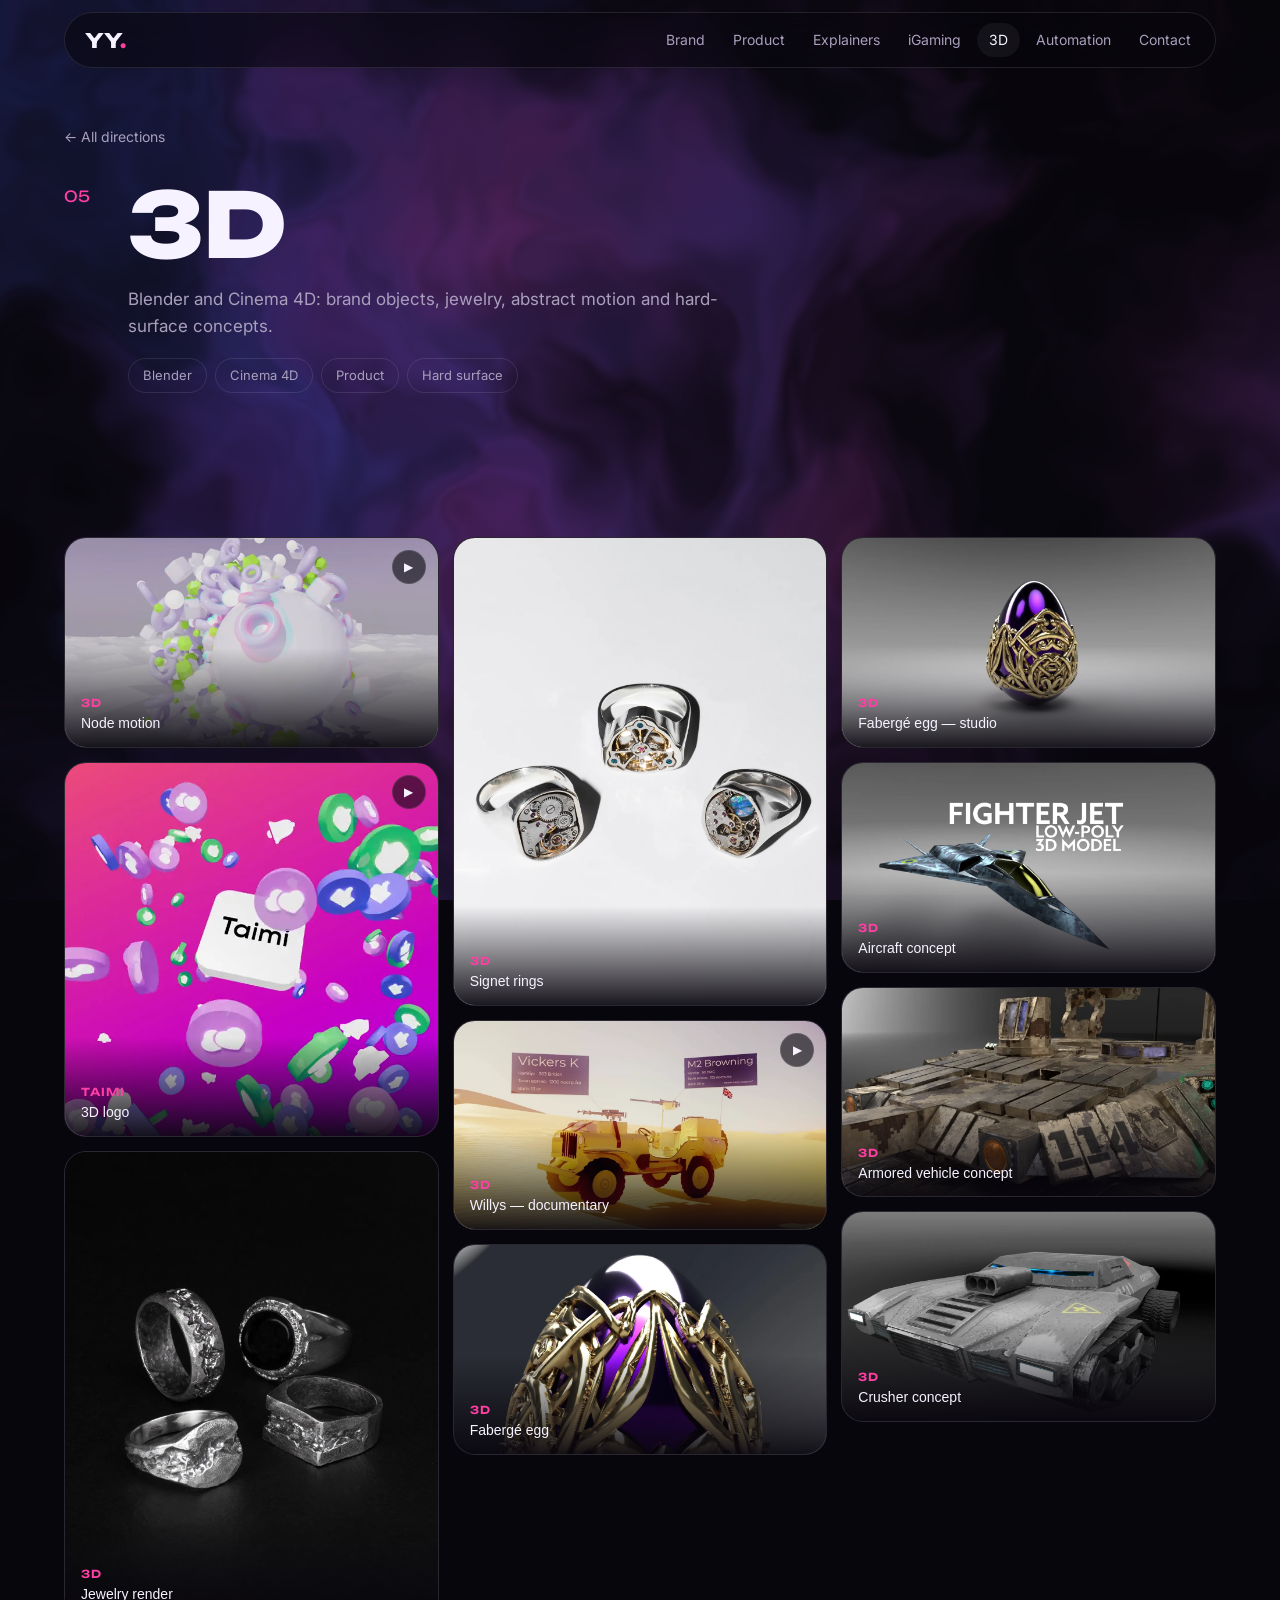
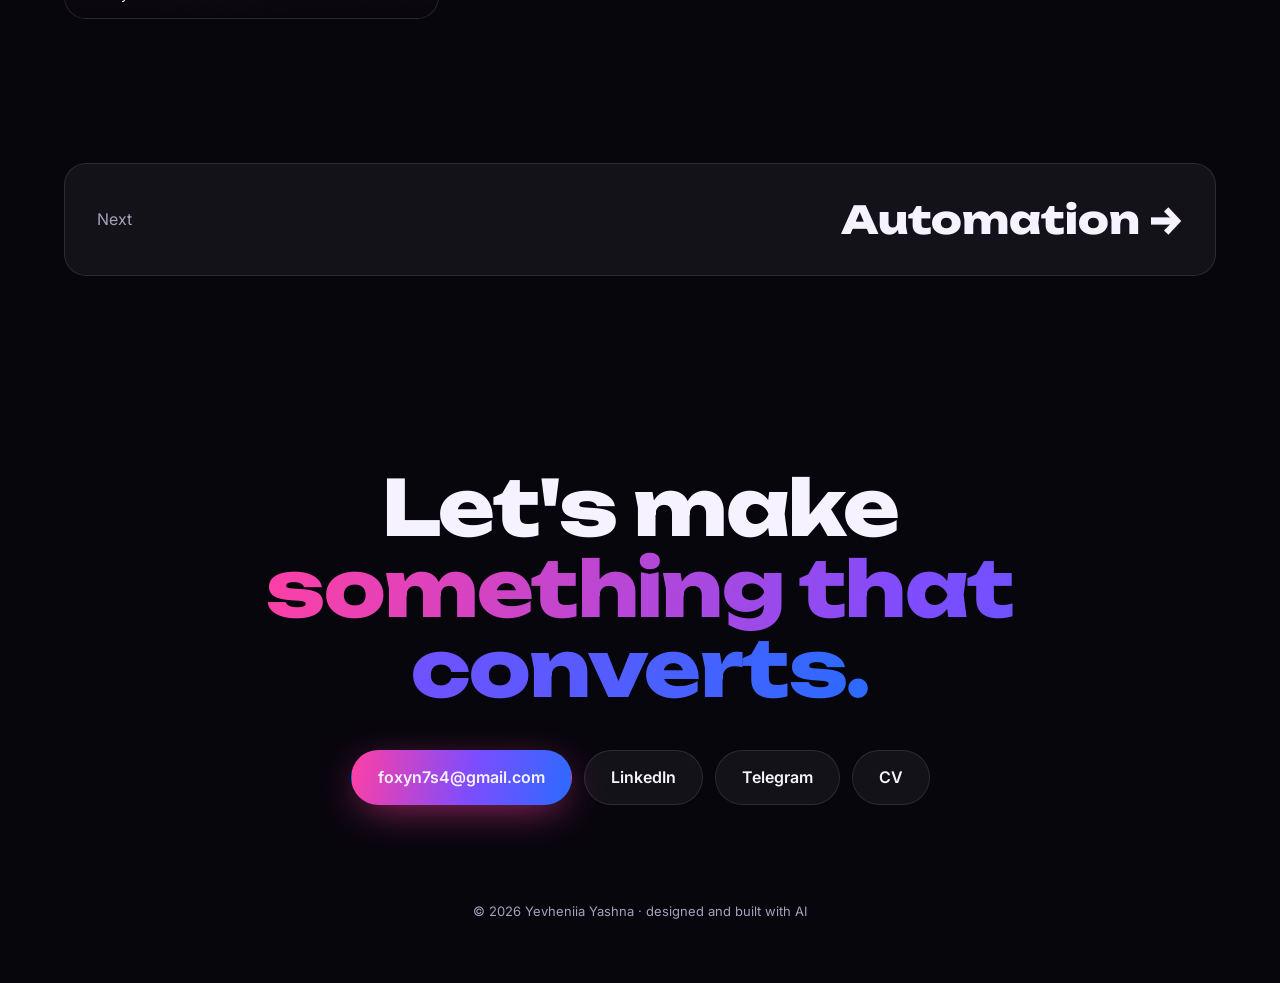
==== 3d.html @ 2a940bdc "Phone layout: work captions under the media on every page Co-Authored-By: Claude Opus 5.5 <noreply@a" ====
<!doctype html>
<html lang="en">
<head>
<meta charset="utf-8">
<meta name="viewport" content="width=device-width, initial-scale=1">
<title>3D — Yevheniia Yashna</title>
<meta name="description" content="3D: motion design work by Yevheniia Yashna.">
<meta property="og:title" content="3D — Yevheniia Yashna">
<meta property="og:description" content="3D: motion design work by Yevheniia Yashna.">
<meta property="og:image" content="https://foxyn7s4.github.io/media/og_home.jpg">
<meta property="og:image:width" content="1200">
<meta property="og:image:height" content="627">
<meta name="twitter:card" content="summary_large_image">
<meta property="og:type" content="website">
<link rel="icon" href="favicon.ico?v=2" sizes="any">
<link rel="icon" type="image/png" sizes="32x32" href="favicon-32.png?v=2">
<link rel="apple-touch-icon" href="apple-touch-icon.png?v=2">
<meta name="theme-color" content="#08060d">
<link rel="preconnect" href="https://fonts.googleapis.com">
<link rel="preconnect" href="https://fonts.gstatic.com" crossorigin>
<link href="https://fonts.googleapis.com/css2?family=Unbounded:wght@400;600;800&family=Inter:wght@400;500;600&display=swap" rel="stylesheet">
<link rel="stylesheet" href="style.css?v=dc9f1712">
</head>
<body data-page="3d">
<div class="bg" aria-hidden="true"><i></i><i></i><i></i></div>
<header class="nav"><a class="logo" href="./">YY<span>.</span></a><nav id="nav-links"></nav></header>
<main id="top">

  <section class="section page-head" id="page-head"></section>
  <section class="section"><div class="grid" id="works"></div></section>
  <nav class="section next" id="next"></nav>
</main>
<footer id="contact" class="contact">
  <h2>Let's make<br><em>something that converts.</em></h2>
  <div class="cta">
    <a class="btn primary" href="mailto:foxyn7s4@gmail.com">foxyn7s4@gmail.com</a>
    <a class="btn" href="https://www.linkedin.com/in/foxyns/" target="_blank" rel="noopener">LinkedIn</a>
    <a class="btn" href="https://t.me/NYNS777" target="_blank" rel="noopener">Telegram</a>
    <a class="btn" href="cv.pdf" download="Yevheniia_Yashna_CV.pdf">CV</a>
  </div>
  <p class="foot">© 2026 Yevheniia Yashna · designed and built with AI</p>
</footer>
<dialog id="player"><button class="close" aria-label="Close">×</button><div class="media"></div><div class="case"></div></dialog>
<script src="works.js?v=5ff25d37"></script>
<script src="main.js?v=5bfccbee"></script>
<script src="bg.js?v=5798f34a"></script>
</body>
</html>
---- style.css ----
:root {
  --bg: #08060d;
  --surface: rgba(255, 255, 255, .05);
  --line: rgba(255, 255, 255, .1);
  --text: #f6f2ff;
  --muted: #a99fbd;
  --pink: #ff3fa4;
  --violet: #7c4dff;
  --blue: #2b6bff;
  --grad: linear-gradient(100deg, var(--pink), var(--violet) 55%, var(--blue));
  --radius: 22px;
  --pad: clamp(16px, 5vw, 72px);
}

* { box-sizing: border-box; }
html { scroll-behavior: smooth; }
body {
  margin: 0; background: var(--bg); color: var(--text);
  font: 16px/1.6 Inter, system-ui, sans-serif; overflow-x: hidden;
}
a { color: inherit; }
h1, h2, h3 { font-family: Unbounded, Inter, sans-serif; line-height: 1.05; margin: 0; letter-spacing: -.02em; }
em { font-style: normal; background: var(--grad); -webkit-background-clip: text; background-clip: text; color: transparent; }

/* Ambient gradient blobs + grain */
.bg { position: fixed; inset: 0; z-index: -1; overflow: hidden; }
.bg i { position: absolute; width: 60vmax; height: 60vmax; border-radius: 50%; filter: blur(120px); opacity: .35; animation: drift 24s ease-in-out infinite alternate; }
.bg i:nth-child(1) { background: var(--pink); top: -25vmax; left: -15vmax; }
.bg i:nth-child(2) { background: var(--violet); top: 20vh; right: -25vmax; animation-delay: -8s; }
.bg i:nth-child(3) { background: var(--blue); bottom: -30vmax; left: 20vw; opacity: .25; animation-delay: -16s; }
.bg::after {
  content: ""; position: absolute; inset: 0; opacity: .08; mix-blend-mode: overlay;
  background-image: url("data:image/svg+xml,%3Csvg xmlns='http://www.w3.org/2000/svg' width='160' height='160'%3E%3Cfilter id='n'%3E%3CfeTurbulence type='fractalNoise' baseFrequency='.9' numOctaves='3'/%3E%3C/filter%3E%3Crect width='100%25' height='100%25' filter='url(%23n)'/%3E%3C/svg%3E");
}
@keyframes drift { to { transform: translate(8vw, 6vh) scale(1.15); } }
.bgfx { position: absolute; inset: 0; width: 100%; height: 100%; display: block; }
.bg[data-fx="liquid"] i { display: none; }
/* Calm variants: no moving shapes, only light and texture */
.bg[data-fx="clean"] i, .bg[data-fx="spot"] i, .bg[data-fx="grid"] i, .bg[data-fx="grain"] i, .bg[data-fx="fade"] i { display: none; }
.bg[data-fx="clean"], .bg[data-fx="spot"], .bg[data-fx="grid"] { background: radial-gradient(90vw 55vh at 50% -12%, rgba(124, 77, 255, .16), transparent 70%); }
.bg[data-fx="spot"]::before { content: ""; position: absolute; inset: 0; background: radial-gradient(520px circle at var(--mx, 50%) var(--my, -30%), rgba(255, 63, 164, .07), transparent 70%); }
.bg[data-fx="grid"]::before {
  content: ""; position: absolute; inset: 0;
  background-image: linear-gradient(rgba(255, 255, 255, .035) 1px, transparent 1px), linear-gradient(90deg, rgba(255, 255, 255, .035) 1px, transparent 1px);
  background-size: 64px 64px;
  -webkit-mask-image: radial-gradient(ellipse 70% 60% at 50% 20%, #000 25%, transparent 75%); mask-image: radial-gradient(ellipse 70% 60% at 50% 20%, #000 25%, transparent 75%);
}
.bg[data-fx="grain"] { background: radial-gradient(70vw 45vh at 15% -5%, rgba(255, 63, 164, .07), transparent 70%), radial-gradient(70vw 45vh at 90% 5%, rgba(43, 107, 255, .07), transparent 70%); }
.bg[data-fx="grain"]::after { opacity: .16; }
.bg[data-fx="calm"] i { opacity: .13; filter: blur(150px) saturate(.6); animation-duration: 48s; }
.bg[data-fx="fade"] { background: linear-gradient(180deg, #1a1030 0%, #0e0a19 40%, #08060d 100%); }

/* Nav */
.nav {
  position: sticky; top: 12px; z-index: 20; margin: 12px var(--pad) 0;
  display: flex; justify-content: space-between; align-items: center; gap: 16px;
  padding: 10px 12px 10px 20px; border: 1px solid var(--line); border-radius: 999px;
  background: rgba(8, 6, 13, .55); backdrop-filter: blur(16px);
}
.logo { font: 800 20px Unbounded; text-decoration: none; }
.logo span { color: var(--pink); }
.nav nav { display: flex; gap: 4px; overflow-x: auto; scrollbar-width: none; }
.nav nav a { text-decoration: none; color: var(--muted); font-size: 14px; padding: 6px 12px; border-radius: 999px; white-space: nowrap; }
.nav nav a:hover { color: var(--text); background: var(--surface); }

/* Hero */
.hero {
  display: grid; grid-template-columns: 1.15fr 1fr; gap: 40px; align-items: center;
  min-height: calc(100vh - 80px); padding: 40px var(--pad); max-width: 1360px; margin: 0 auto;
}
.dot { width: 8px; height: 8px; border-radius: 50%; background: #3ef08a; box-shadow: 0 0 12px #3ef08a; }
.me-row { display: flex; align-items: center; gap: 18px; margin: 0 0 28px; }
.me-row .me { width: 96px; height: 96px; border-radius: 50%; object-fit: cover; padding: 3px; background: var(--grad); flex: none; }
.me-row strong { display: block; font-size: 19px; font-weight: 600; color: var(--text); }
.me-row .avail { display: inline-flex; align-items: center; gap: 8px; margin-top: 6px; font-size: 14px; color: var(--muted); }
h1 { font-size: clamp(48px, 8.5vw, 128px); font-weight: 800; }
.lead { font-size: clamp(16px, 1.4vw, 19px); color: var(--muted); max-width: 520px; margin: 28px 0 0; }
.lead b { color: var(--text); font-weight: 600; }

.hero-fan {
  position: relative; height: min(640px, 70vh);
  transform: perspective(1400px) rotateX(var(--rx, 0deg)) rotateY(var(--ry, 0deg)); transition: transform .4s ease-out;
}
.hero-fan video {
  position: absolute; top: 50%; left: 50%; width: 42%; aspect-ratio: 9 / 16; object-fit: cover;
  border-radius: var(--radius); border: 1px solid var(--line);
  box-shadow: 0 40px 80px -30px rgba(0, 0, 0, .8);
  transition: transform .6s cubic-bezier(.2, .8, .2, 1), opacity .4s, filter .4s, box-shadow .4s;
}
.hero-fan video:nth-child(1) { transform: translate(-115%, -46%) rotate(-9deg); opacity: .85; }
.hero-fan video:nth-child(2) { transform: translate(-50%, -52%); z-index: 2; box-shadow: 0 40px 120px -20px rgba(255, 63, 164, .55); }
.hero-fan video:nth-child(3) { transform: translate(15%, -46%) rotate(9deg); opacity: .85; }
/* Mouse over the fan: the cards spread out and the one under the cursor comes forward */
@media (hover: hover) and (pointer: fine) {
  .hero-fan:hover video:nth-child(1) { transform: translate(-135%, -44%) rotate(-15deg); }
  .hero-fan:hover video:nth-child(2) { transform: translate(-50%, -55%) scale(1.04); }
  .hero-fan:hover video:nth-child(3) { transform: translate(35%, -44%) rotate(15deg); }
  .hero-fan video:hover { z-index: 3; opacity: 1; box-shadow: 0 40px 120px -20px rgba(124, 77, 255, .65); }
  .hero-fan video:nth-child(1):hover { transform: translate(-125%, -52%) rotate(-5deg) scale(1.1); }
  .hero-fan video:nth-child(2):hover { transform: translate(-50%, -57%) scale(1.1); box-shadow: 0 40px 120px -20px rgba(255, 63, 164, .75); }
  .hero-fan video:nth-child(3):hover { transform: translate(25%, -52%) rotate(5deg) scale(1.1); }
  .hero-fan:has(video:hover) video:not(:hover) { opacity: .55; filter: saturate(.7) brightness(.8); }
}

.cta { display: flex; flex-wrap: wrap; gap: 12px; margin-top: 36px; }
.btn {
  padding: 14px 26px; border-radius: 999px; text-decoration: none; font-weight: 600;
  border: 1px solid var(--line); background: var(--surface); transition: transform .2s, box-shadow .2s;
}
.btn:hover { transform: translateY(-2px); }
.btn.primary { background: var(--grad); border-color: transparent; box-shadow: 0 10px 40px -10px rgba(255, 63, 164, .7); }

/* Marquee */
.marquee { border-block: 1px solid var(--line); overflow: hidden; padding: 22px 0; margin: 20px 0 40px; }
.track { display: flex; gap: 64px; width: max-content; animation: scroll 30s linear infinite; }
.track span { font: 600 clamp(20px, 2.4vw, 32px) Unbounded; color: transparent; -webkit-text-stroke: 1px rgba(255, 255, 255, .35); white-space: nowrap; }
@keyframes scroll { to { transform: translateX(-50%); } }

/* Sections */
.section { padding: 72px var(--pad); max-width: 1360px; margin: 0 auto; opacity: 0; transform: translateY(30px); transition: opacity .8s, transform .8s; }
.section.in, .contact.in { opacity: 1; transform: none; }
.sec-head { display: flex; gap: clamp(16px, 3vw, 40px); align-items: flex-start; margin-bottom: 36px; }
.num { font: 400 clamp(14px, 1.2vw, 16px) Unbounded; color: var(--pink); padding-top: .6em; }
h2 { font-size: clamp(32px, 5vw, 64px); font-weight: 800; }
.sec-lead { color: var(--muted); max-width: 640px; margin: 14px 0 0; font-size: 17px; }
.tags, .chips { list-style: none; padding: 0; margin: 18px 0 0; display: flex; flex-wrap: wrap; gap: 8px; }
.tags li, .chips li { padding: 6px 14px; border: 1px solid var(--line); border-radius: 999px; font-size: 13px; color: var(--muted); }

/* Work grid: masonry columns so mixed formats sit without gaps */
.grid { columns: 4 240px; column-gap: 14px; }
.grid.wide { columns: 3 300px; }
.grid.cols3 { columns: 3 260px; }
.grid > .card { width: 100%; margin: 0 0 14px; break-inside: avoid; display: block; }
.card {
  position: relative; padding: 0; border: 1px solid var(--line); cursor: pointer; text-align: left;
  border-radius: var(--radius); overflow: hidden; background: #120e1a; color: var(--text);
  transition: transform .35s, box-shadow .35s, border-color .35s;
}
.card.v { aspect-ratio: 9 / 16; }
.card.p { aspect-ratio: 4 / 5; }
.card.s { aspect-ratio: 1; }
.card.h { aspect-ratio: 16 / 9; }
.card:hover { transform: translateY(-4px); border-color: rgba(255, 63, 164, .5); box-shadow: 0 24px 60px -20px rgba(255, 63, 164, .45); }
.card video, .card img { width: 100%; height: 100%; object-fit: cover; display: block; transition: transform .6s; }
.card:hover video, .card:hover img { transform: scale(1.05); }
.label {
  position: absolute; inset: auto 0 0 0; padding: 48px 16px 14px;
  background: linear-gradient(transparent, rgba(8, 6, 13, .92)); font-size: 14px; line-height: 1.35;
}
.label b { display: block; font: 600 11px Unbounded; text-transform: uppercase; letter-spacing: .08em; color: var(--pink); margin-bottom: 4px; }
.play {
  position: absolute; top: 12px; right: 12px; width: 34px; height: 34px; border-radius: 50%;
  display: grid; place-items: center; font-size: 12px; background: rgba(8, 6, 13, .6); backdrop-filter: blur(8px);
  border: 1px solid var(--line);
}

/* Direction cards (home) */
.dirs { display: grid; grid-template-columns: repeat(3, 1fr); gap: 14px; }
.dir {
  position: relative; display: block; aspect-ratio: 4 / 5; border-radius: var(--radius); overflow: hidden;
  border: 1px solid var(--line); text-decoration: none; background: #120e1a; transition: transform .35s, border-color .35s;
}
.dir:hover { transform: translateY(-4px); border-color: rgba(255, 63, 164, .5); }
.dir video { width: 100%; height: 100%; object-fit: cover; display: block; opacity: .9; transition: opacity .4s, transform .6s; }
.dir:hover video { opacity: 1; transform: scale(1.05); }
.dir-body {
  position: absolute; inset: auto 0 0 0; padding: 60px 22px 22px; display: flex; flex-direction: column; gap: 6px;
  background: linear-gradient(transparent, rgba(8, 6, 13, .95));
}
.dir-body strong { font: 800 clamp(20px, 2.2vw, 30px) Unbounded; line-height: 1.1; }
.dir-body .num { padding: 0; }
.count { color: var(--muted); font-size: 14px; }
.dir-auto { background: #0c0a14; }
.tl { position: absolute; inset: 0; padding: 9% 7% 0; font-size: 13px; color: var(--muted); }
.tl-dots { display: flex; gap: 7px; margin-bottom: 7%; }
.tl-dots i { width: 9px; height: 9px; border-radius: 50%; background: #ff5f57; }
.tl-dots i:nth-child(2) { background: #febc2e; } .tl-dots i:nth-child(3) { background: #28c840; }
.tl-row { display: flex; align-items: center; gap: 10px; height: 8.5%; border-bottom: 1px solid rgba(255, 255, 255, .05); }
.tl-name { width: 28%; white-space: nowrap; overflow: hidden; }
.tl-track { position: relative; flex: 1; height: 11px; }
.tl-bar { position: absolute; top: 0; height: 11px; border-radius: 6px; background: var(--grad); opacity: .85; }
.tl .kf { position: absolute; top: 0; width: 10px; height: 10px; margin-left: -5px; background: #ffd84a; transform: rotate(45deg); }
.tl-head { position: absolute; left: 50%; top: 16%; height: 50%; width: 2px; background: var(--pink); box-shadow: 0 0 10px var(--pink); }
.dir-auto:hover .tl-head { animation: tl-play 3s linear infinite; }
@keyframes tl-play { from { left: 37%; } to { left: 93%; } }
.dir-auto .dir-body { inset: 0; justify-content: flex-end; background: none; }

/* Direction page header */
.page-head { padding-top: 56px; }
.back { color: var(--muted); text-decoration: none; font-size: 14px; }
.back:hover { color: var(--text); }
.ph-row { display: flex; gap: clamp(16px, 3vw, 40px); margin-top: 28px; }
.ph-title { font-size: clamp(40px, 7vw, 96px); font-weight: 800; }
.next a {
  display: flex; justify-content: space-between; align-items: center; gap: 16px; text-decoration: none;
  padding: 32px; border: 1px solid var(--line); border-radius: var(--radius); background: var(--surface);
}
.next a:hover { border-color: rgba(255, 63, 164, .5); }
.next span { color: var(--muted); }
.next strong { font: 800 clamp(22px, 3vw, 40px) Unbounded; }
.nav nav a.active { color: var(--text); background: var(--surface); }

/* Automation */
.tools { display: grid; grid-template-columns: repeat(3, 1fr); gap: 14px; }
.tools article { border: 1px solid var(--line); background: var(--surface); border-radius: var(--radius); padding: 28px; }
.tool-ico { display: grid; place-items: center; width: 48px; height: 48px; border-radius: 14px; background: var(--grad); font: 600 18px Unbounded; margin-bottom: 22px; }
.tools h3 { font-size: 20px; margin-bottom: 10px; }
.tools p { color: var(--muted); margin: 0; }

/* Experience + tools */
.two-col { display: grid; grid-template-columns: 1.2fr 1fr; gap: 48px; }
.timeline { list-style: none; padding: 0; margin: 0; }
.timeline li { padding: 16px 0; border-bottom: 1px solid var(--line); font-size: 17px; }
.timeline span { display: block; color: var(--muted); font-size: 13px; font-family: Unbounded; margin-bottom: 4px; }
.timeline p { margin: 6px 0 0; color: var(--muted); font-size: 15px; }
.timeline a { text-decoration-color: var(--pink); }
.tool-group { font: 600 12px Unbounded; text-transform: uppercase; letter-spacing: .08em; color: var(--muted); margin: 22px 0 0; }
.tool-group:first-of-type { margin-top: 0; }
.chips { margin-top: 10px; }
.tools p a { color: var(--pink); }
.chips li { color: var(--text); font-size: 14px; padding: 8px 16px; }

/* Contact */
.contact { text-align: center; padding: 120px var(--pad) 48px; opacity: 0; transition: opacity .8s; }
.contact h2 { font-size: clamp(36px, 6vw, 84px); }
.contact .cta { justify-content: center; margin-top: 40px; }
.foot { color: var(--muted); font-size: 13px; margin-top: 96px; }

/* Player */
dialog {
  border: 1px solid var(--line); padding: 0; background: #120e1a; color: var(--text);
  border-radius: var(--radius); max-width: min(94vw, 960px); max-height: 94vh; overflow: auto;
}
dialog::backdrop { background: rgba(4, 2, 8, .85); backdrop-filter: blur(6px); }
dialog .media video, dialog .media img { display: block; width: 100%; max-height: 78vh; object-fit: contain; background: #000; }
dialog .case { padding: 20px 24px 24px; }
dialog .case h3 { font-size: 18px; }
dialog .case h3 span { color: var(--pink); margin-right: 6px; }
dialog .case p { margin: 8px 0 0; color: var(--muted); }
dialog .case b { color: var(--text); margin-right: 6px; }
.close {
  position: absolute; top: 10px; right: 10px; z-index: 1; width: 40px; height: 40px; border-radius: 50%;
  background: rgba(0, 0, 0, .6); color: #fff; border: 1px solid var(--line); font-size: 22px; cursor: pointer;
}

@media (max-width: 1000px) {
  .tools { grid-template-columns: 1fr; }
  .dirs { grid-template-columns: repeat(2, 1fr); }
  .two-col { grid-template-columns: 1fr; }
}
@media (max-width: 760px) {
  .nav { margin-inline: 12px; }
  .nav nav a:nth-child(n+4) { display: none; }
  .hero { grid-template-columns: 1fr; min-height: auto; padding-top: 48px; }
  .hero-fan { height: 400px; }
  .grid, .grid.cols3 { columns: 2; column-gap: 10px; }
  .grid > .card { margin-bottom: 10px; }
  .dirs { grid-template-columns: 1fr 1fr; }
  .sec-head, .ph-row { flex-direction: column; gap: 4px; }
  /* Phone: caption under the cover so titles never sit on the work */
  .dir { aspect-ratio: auto; display: flex; flex-direction: column; }
  .dir video { height: auto; aspect-ratio: 4 / 5; opacity: 1; }
  .dir:hover video { transform: none; }
  .dir-body, .dir-auto .dir-body { position: static; inset: auto; flex: 1; justify-content: flex-start; padding: 12px 14px 14px; gap: 3px; background: #120e1a; }
  .dir-body .num { font-size: 11px; }
  .dir-body strong { font-size: 15px; line-height: 1.2; }
  .dir .count { font-size: 12px; }
  .tl { position: relative; inset: auto; aspect-ratio: 4 / 5; padding: 14px 12px 0; }
  .tl-dots { margin-bottom: 12px; }
  .tl-row { height: auto; padding: 8px 0; }
  .tl-name { display: none; }
  .tl-head { top: 30px; height: 60%; }
  /* Phone: work captions under the media too */
  .card.v, .card.p, .card.s, .card.h { aspect-ratio: auto; }
  .card video, .card img { height: auto; }
  .card.v video, .card.v img { aspect-ratio: 9 / 16; }
  .card.p video, .card.p img { aspect-ratio: 4 / 5; }
  .card.s video, .card.s img { aspect-ratio: 1; }
  .card.h video, .card.h img { aspect-ratio: 16 / 9; }
  .label { position: static; display: block; padding: 10px 12px 12px; background: #120e1a; font-size: 13px; }
  .label b { font-size: 10px; }
  .play { width: 30px; height: 30px; top: 8px; right: 8px; }
  .num { padding-top: 0; }
  .section { padding-block: 56px; }
}
@media (prefers-reduced-motion: reduce) {
  .bg i, .track { animation: none; }
  .section, .contact { opacity: 1; transform: none; transition: none; }
  .hero-fan, .hero-fan video { transition: none; }
}
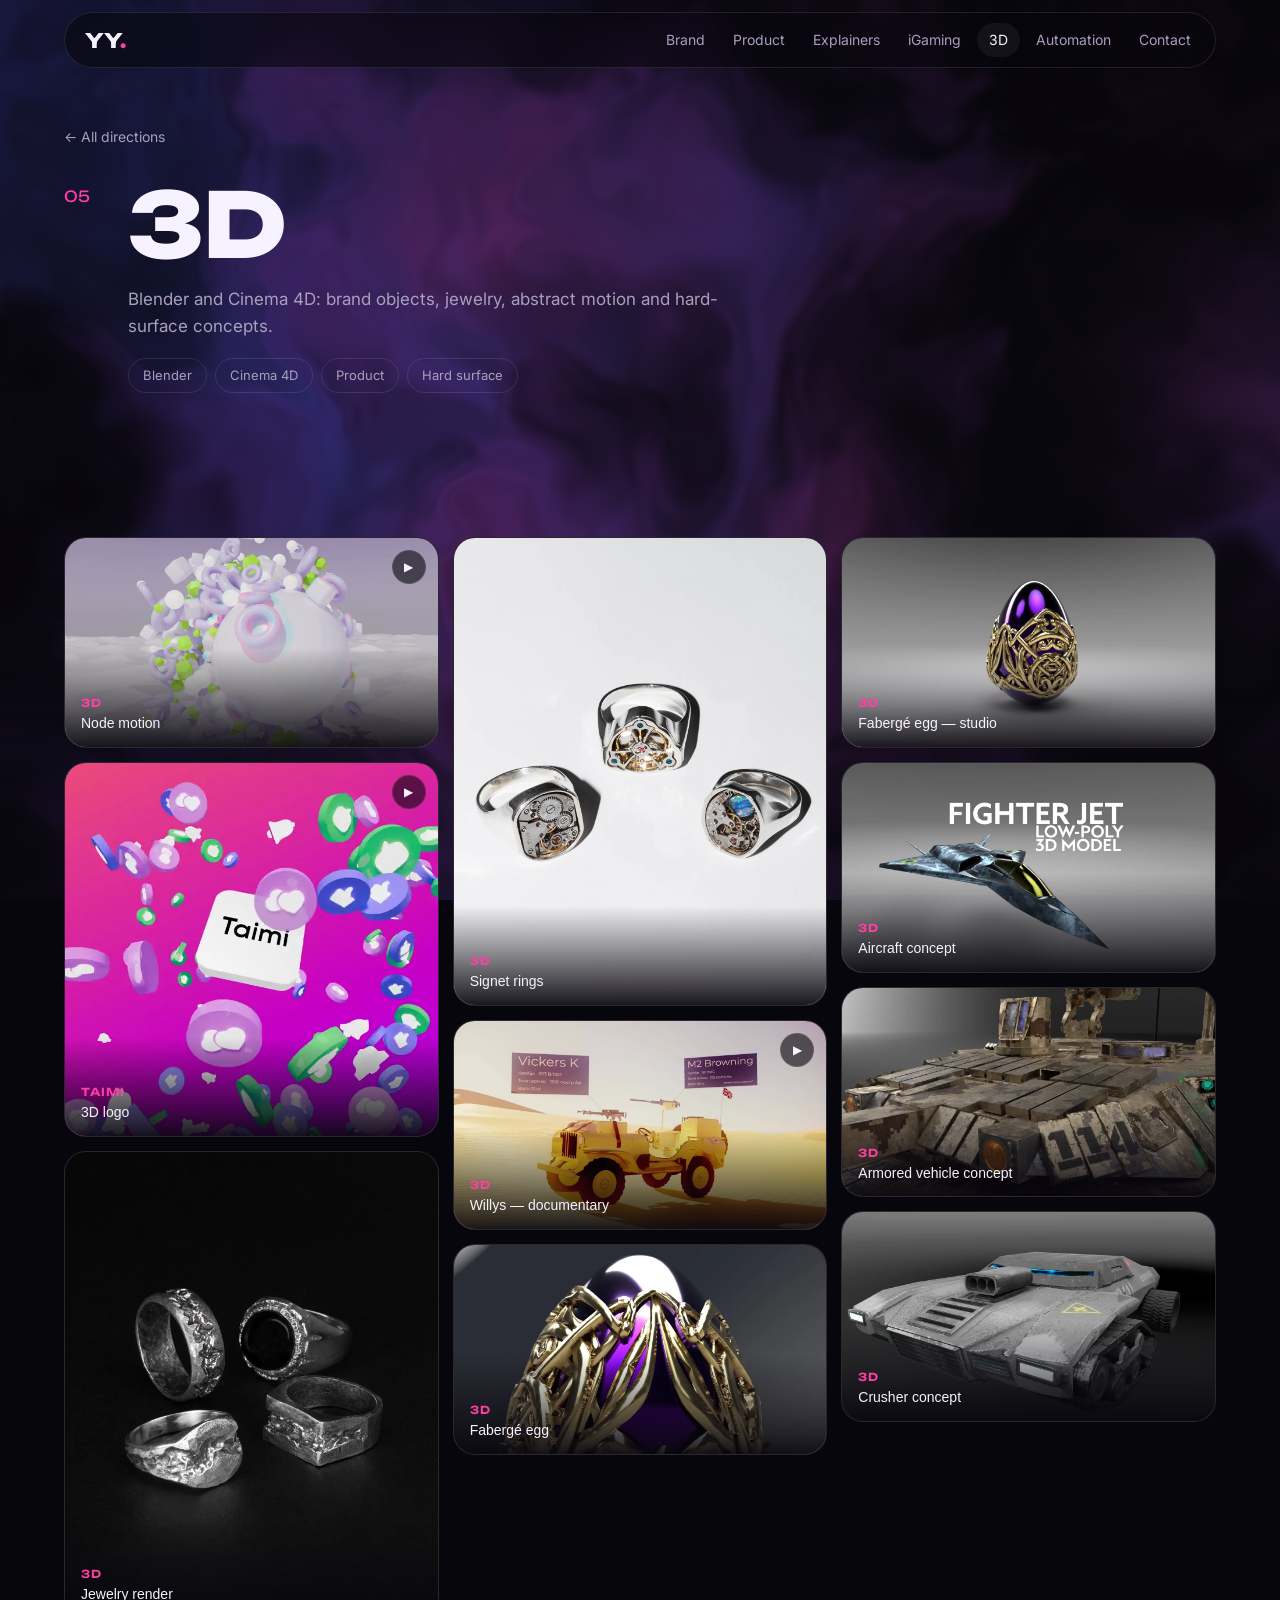
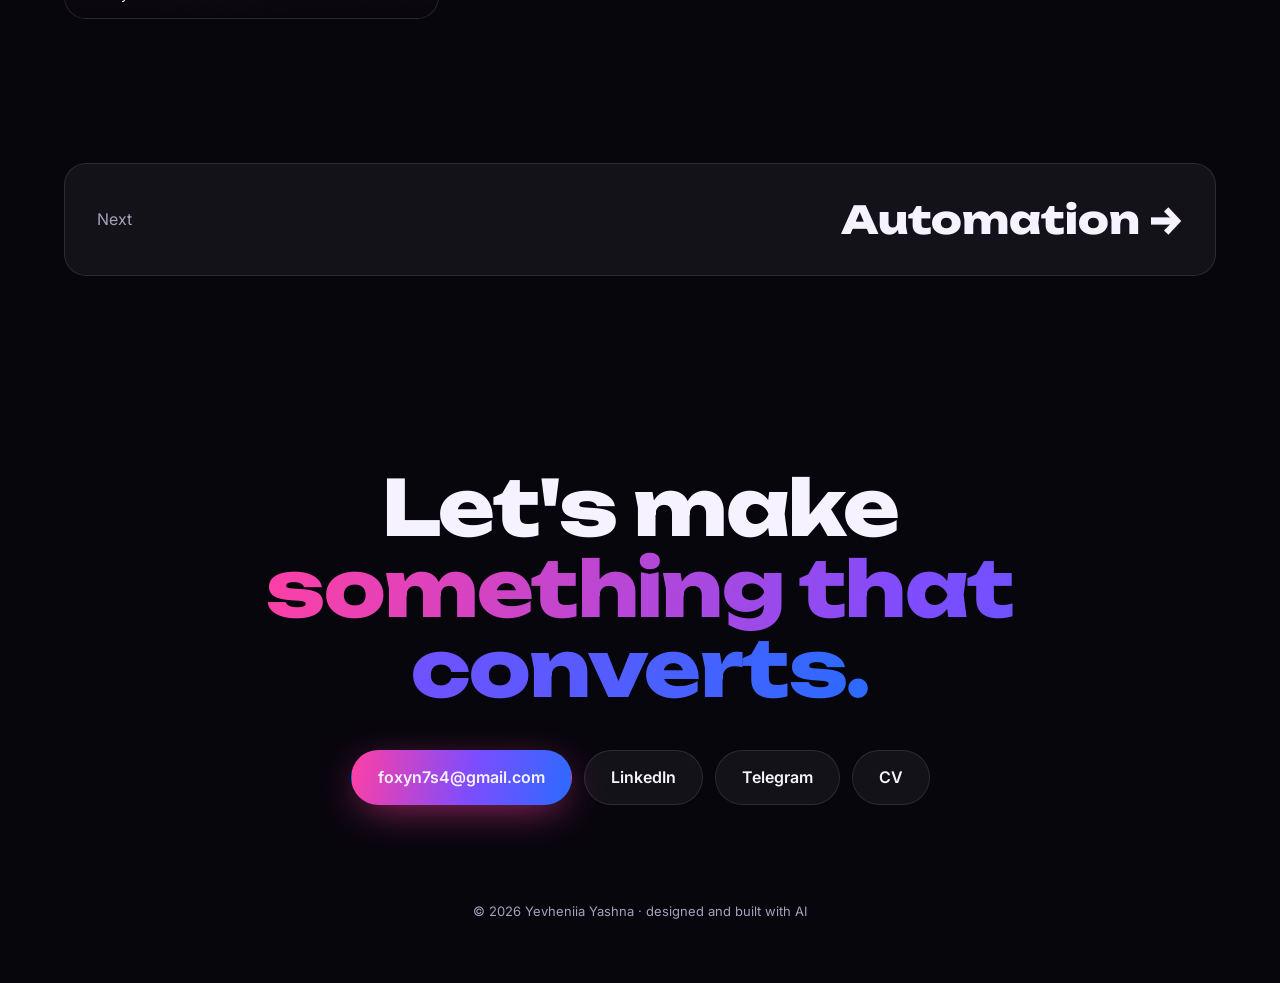
==== commit f1e84ef7: "Appflame title: Marketing Motion Designer; phone burger menu as a test (?nav=burger) Co-Authored-By:" ====
--- a/3d.html
+++ b/3d.html
@@ -19,7 +19,7 @@
 <link rel="preconnect" href="https://fonts.googleapis.com">
 <link rel="preconnect" href="https://fonts.gstatic.com" crossorigin>
 <link href="https://fonts.googleapis.com/css2?family=Unbounded:wght@400;600;800&family=Inter:wght@400;500;600&display=swap" rel="stylesheet">
-<link rel="stylesheet" href="style.css?v=dc9f1712">
+<link rel="stylesheet" href="style.css?v=e7578ef1">
 </head>
 <body data-page="3d">
 <div class="bg" aria-hidden="true"><i></i><i></i><i></i></div>
@@ -42,7 +42,7 @@
 </footer>
 <dialog id="player"><button class="close" aria-label="Close">×</button><div class="media"></div><div class="case"></div></dialog>
 <script src="works.js?v=5ff25d37"></script>
-<script src="main.js?v=5bfccbee"></script>
+<script src="main.js?v=842d09ae"></script>
 <script src="bg.js?v=5798f34a"></script>
 </body>
 </html>
--- a/style.css
+++ b/style.css
@@ -59,6 +59,10 @@
 }
 .logo { font: 800 20px Unbounded; text-decoration: none; }
 .logo span { color: var(--pink); }
+.burger { display: none; flex-direction: column; justify-content: center; gap: 6px; width: 40px; height: 40px; padding: 0 10px; border: 1px solid var(--line); border-radius: 50%; background: var(--surface); cursor: pointer; }
+.burger i { display: block; height: 2px; border-radius: 2px; background: var(--text); transition: transform .25s; }
+.nav.open .burger i:first-child { transform: translateY(4px) rotate(45deg); }
+.nav.open .burger i:last-child { transform: translateY(-4px) rotate(-45deg); }
 .nav nav { display: flex; gap: 4px; overflow-x: auto; scrollbar-width: none; }
 .nav nav a { text-decoration: none; color: var(--muted); font-size: 14px; padding: 6px 12px; border-radius: 999px; white-space: nowrap; }
 .nav nav a:hover { color: var(--text); background: var(--surface); }
@@ -251,6 +255,15 @@
 @media (max-width: 760px) {
   .nav { margin-inline: 12px; }
   .nav nav a:nth-child(n+4) { display: none; }
+  /* Burger test mode (?nav=burger) */
+  .nav-burger .nav nav { display: none; }
+  .nav-burger .nav nav a:nth-child(n+4) { display: block; }
+  .nav-burger .nav.open nav {
+    display: flex; flex-direction: column; gap: 2px; position: absolute; top: calc(100% + 8px); left: 0; right: 0;
+    padding: 10px; border: 1px solid var(--line); border-radius: 22px; background: rgba(12, 10, 20, .96); backdrop-filter: blur(16px);
+  }
+  .nav-burger .nav.open nav a { font-size: 17px; padding: 12px 16px; border-radius: 14px; }
+  .nav-burger .burger { display: flex; }
   .hero { grid-template-columns: 1fr; min-height: auto; padding-top: 48px; }
   .hero-fan { height: 400px; }
   .grid, .grid.cols3 { columns: 2; column-gap: 10px; }
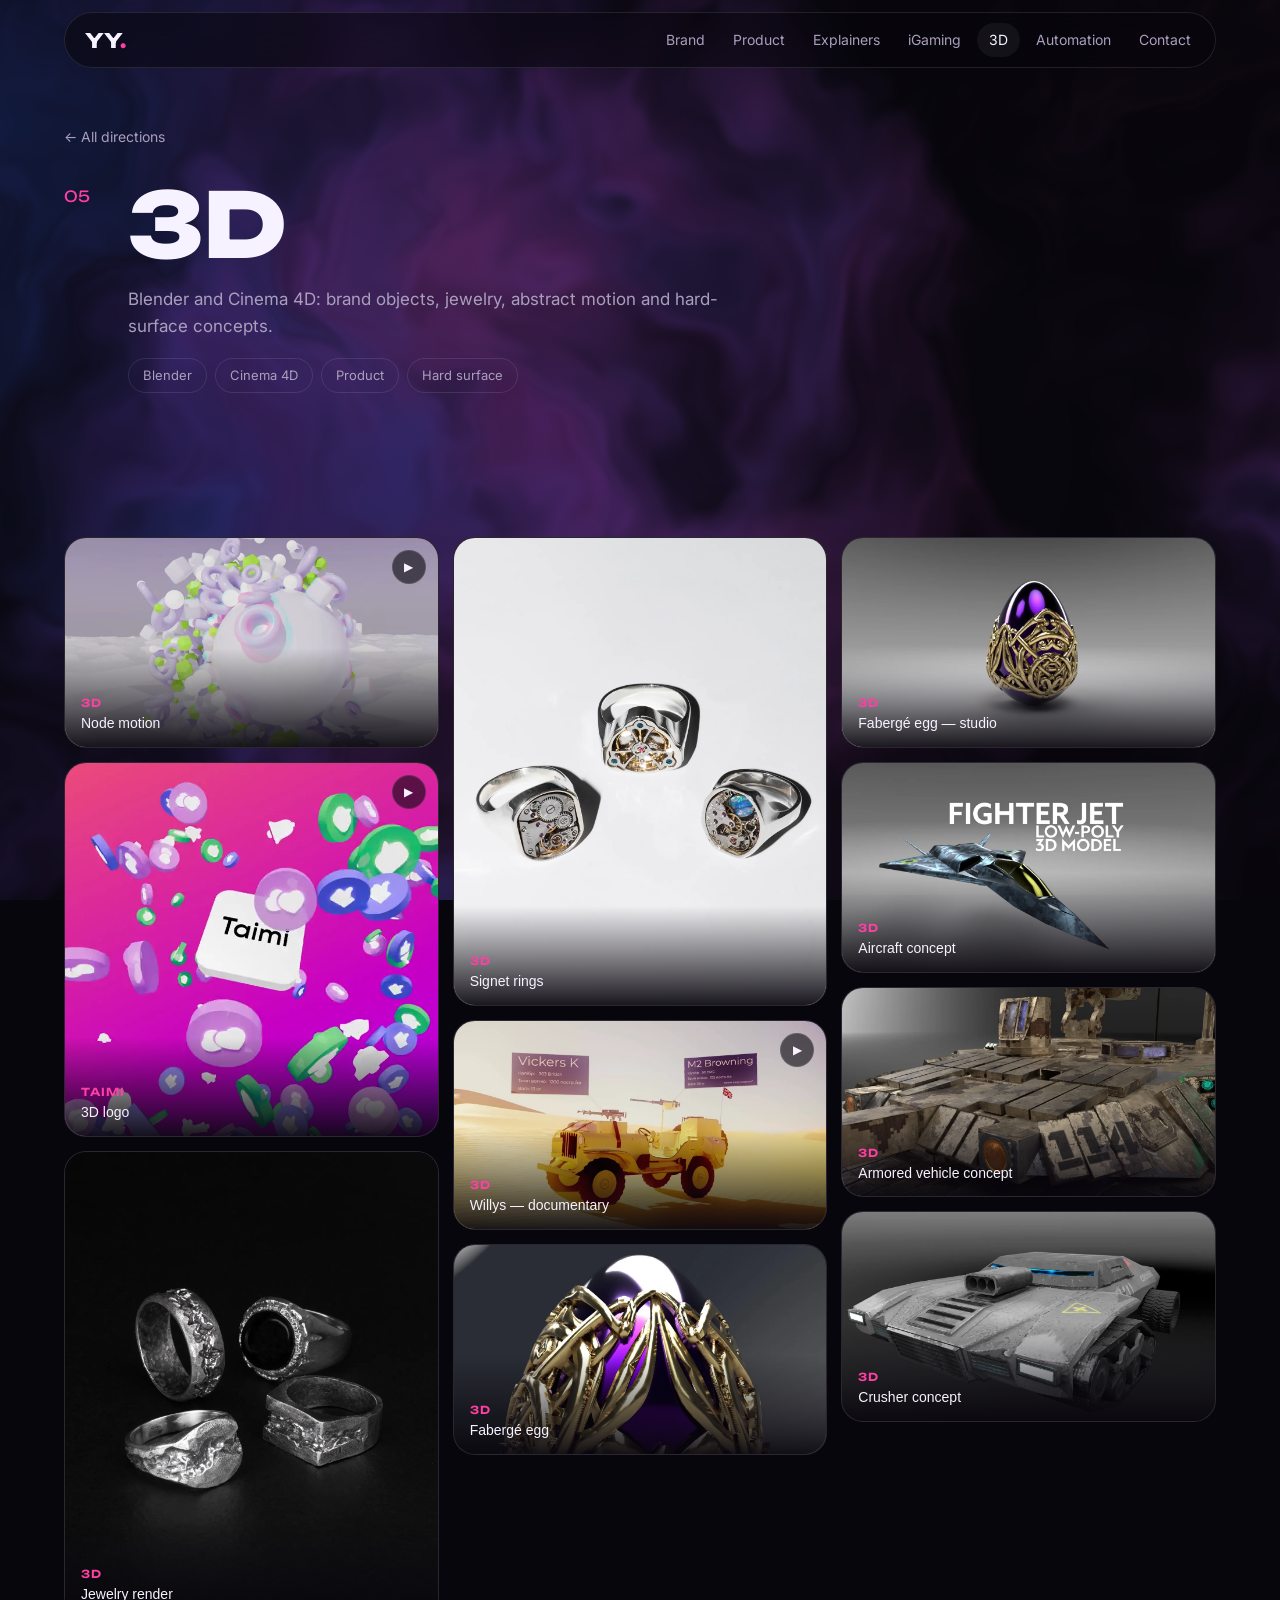
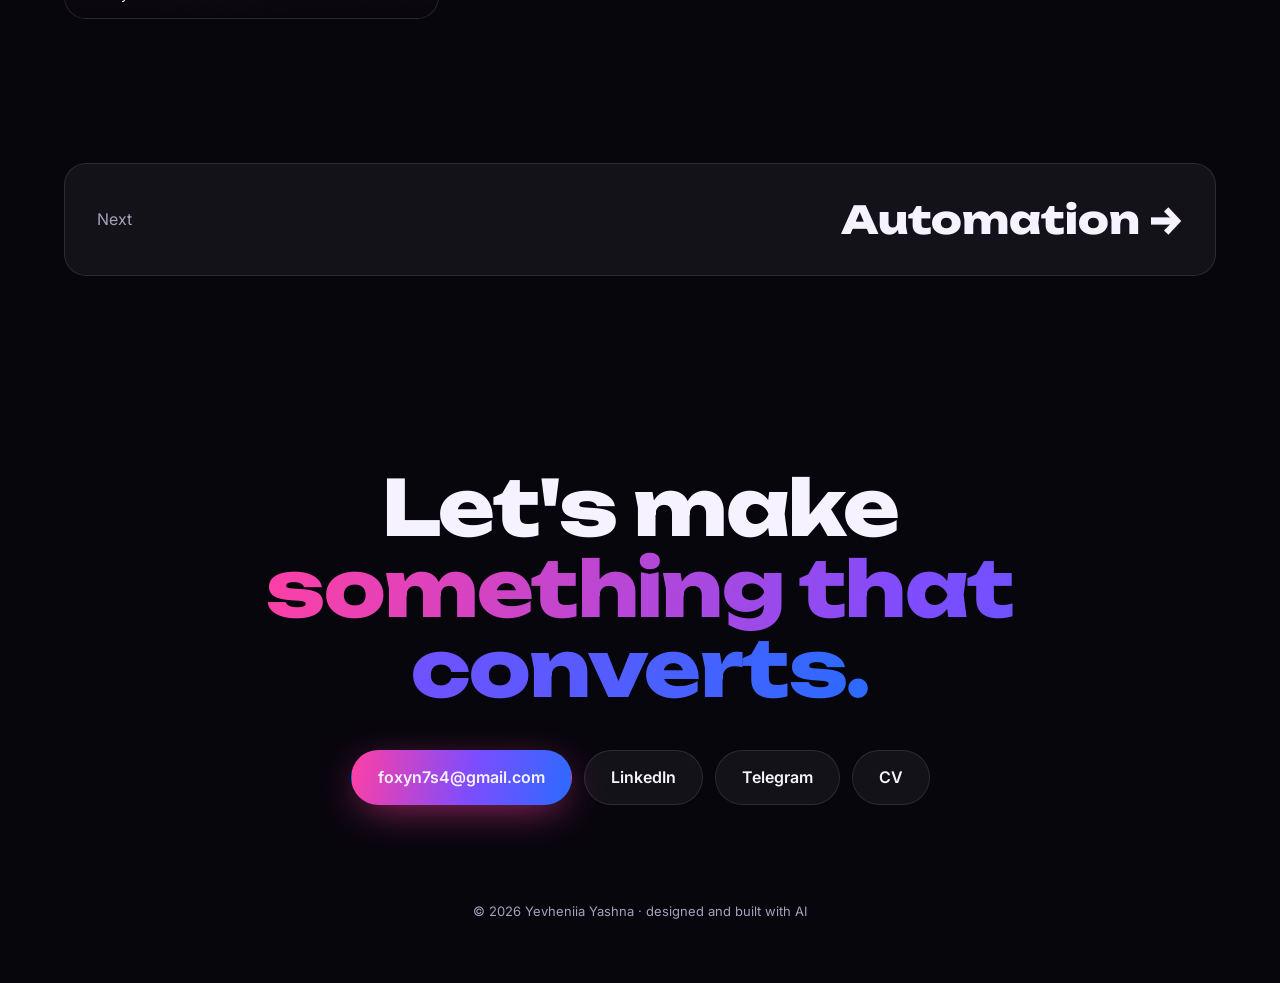
==== commit 8e063e9e: "Phone burger menu for everyone (Foxy liked the test) Co-Authored-By: Claude Opus 5.5 <noreply@anthro" ====
--- a/3d.html
+++ b/3d.html
@@ -19,7 +19,7 @@
 <link rel="preconnect" href="https://fonts.googleapis.com">
 <link rel="preconnect" href="https://fonts.gstatic.com" crossorigin>
 <link href="https://fonts.googleapis.com/css2?family=Unbounded:wght@400;600;800&family=Inter:wght@400;500;600&display=swap" rel="stylesheet">
-<link rel="stylesheet" href="style.css?v=e7578ef1">
+<link rel="stylesheet" href="style.css?v=7f9f0dd8">
 </head>
 <body data-page="3d">
 <div class="bg" aria-hidden="true"><i></i><i></i><i></i></div>
@@ -42,7 +42,7 @@
 </footer>
 <dialog id="player"><button class="close" aria-label="Close">×</button><div class="media"></div><div class="case"></div></dialog>
 <script src="works.js?v=5ff25d37"></script>
-<script src="main.js?v=842d09ae"></script>
+<script src="main.js?v=9e63b991"></script>
 <script src="bg.js?v=5798f34a"></script>
 </body>
 </html>
--- a/style.css
+++ b/style.css
@@ -255,7 +255,7 @@
 @media (max-width: 760px) {
   .nav { margin-inline: 12px; }
   .nav nav a:nth-child(n+4) { display: none; }
-  /* Burger test mode (?nav=burger) */
+  /* Phone burger menu */
   .nav-burger .nav nav { display: none; }
   .nav-burger .nav nav a:nth-child(n+4) { display: block; }
   .nav-burger .nav.open nav {
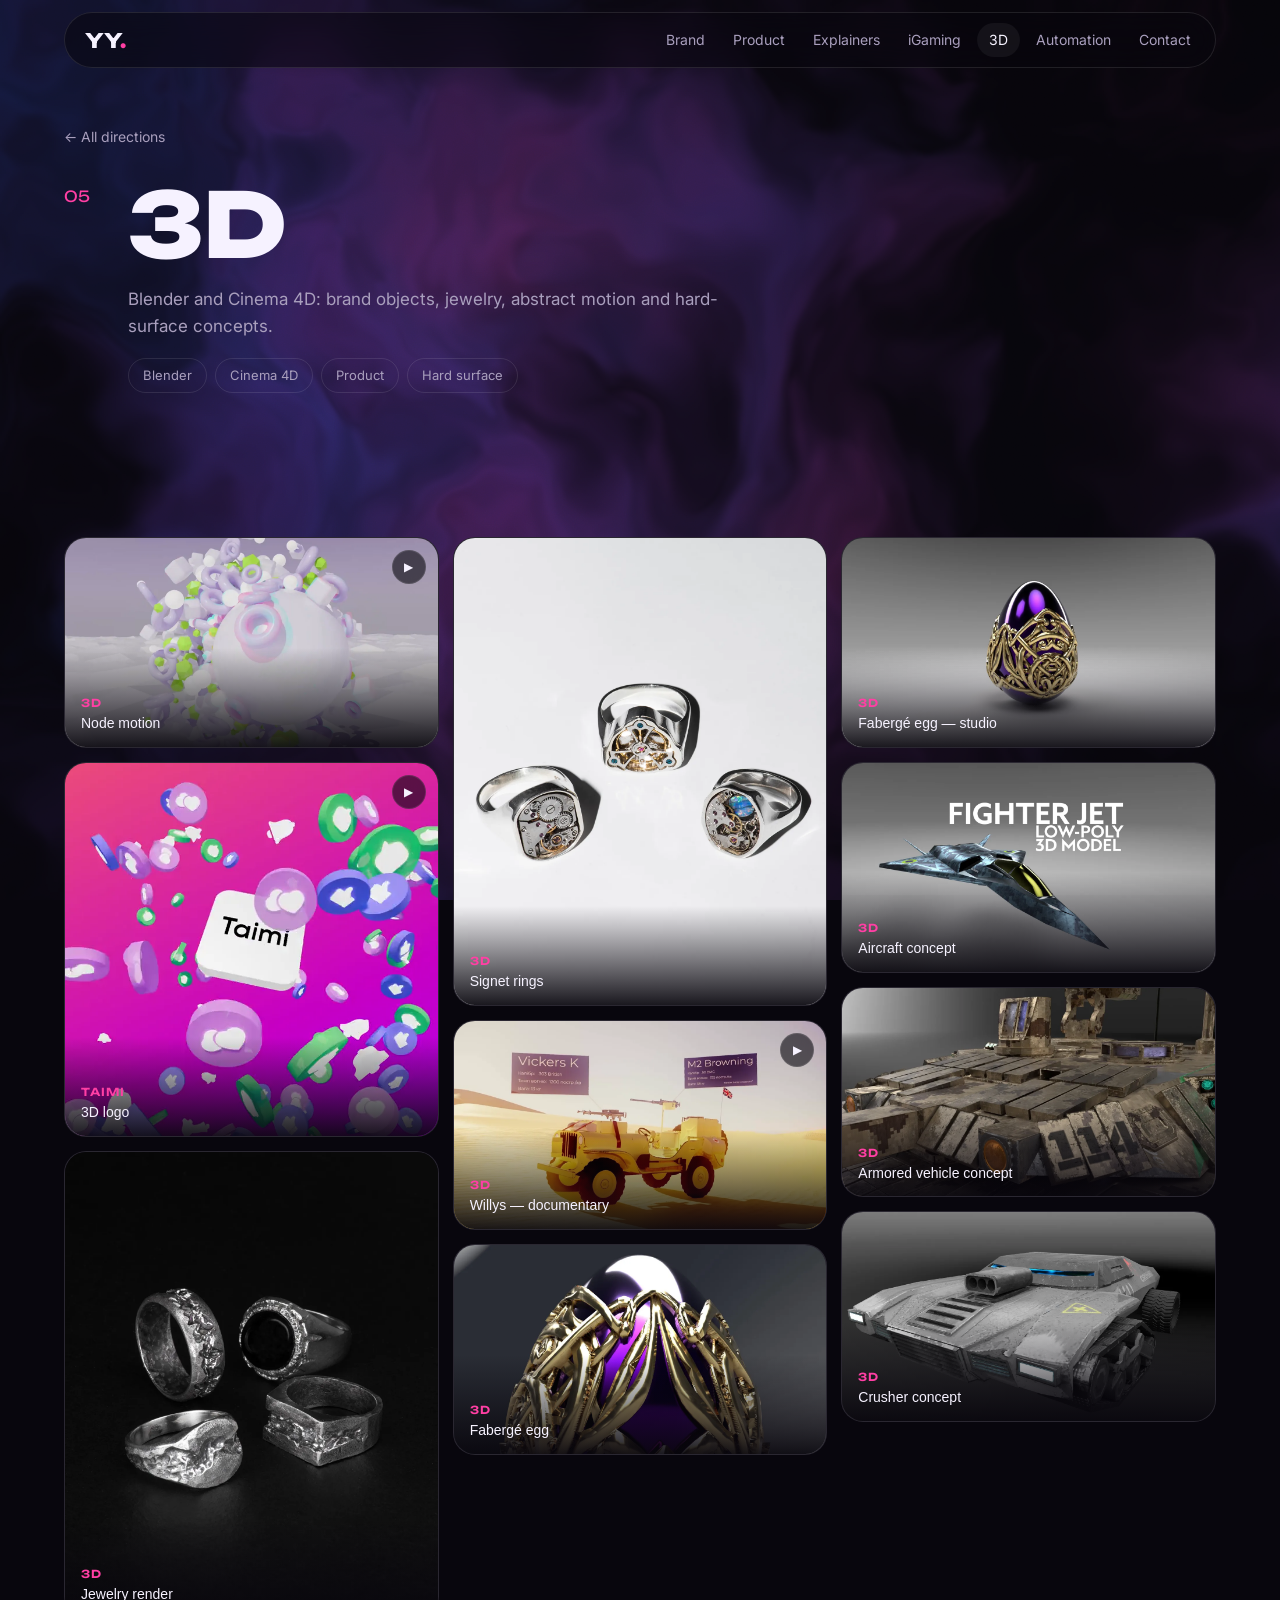
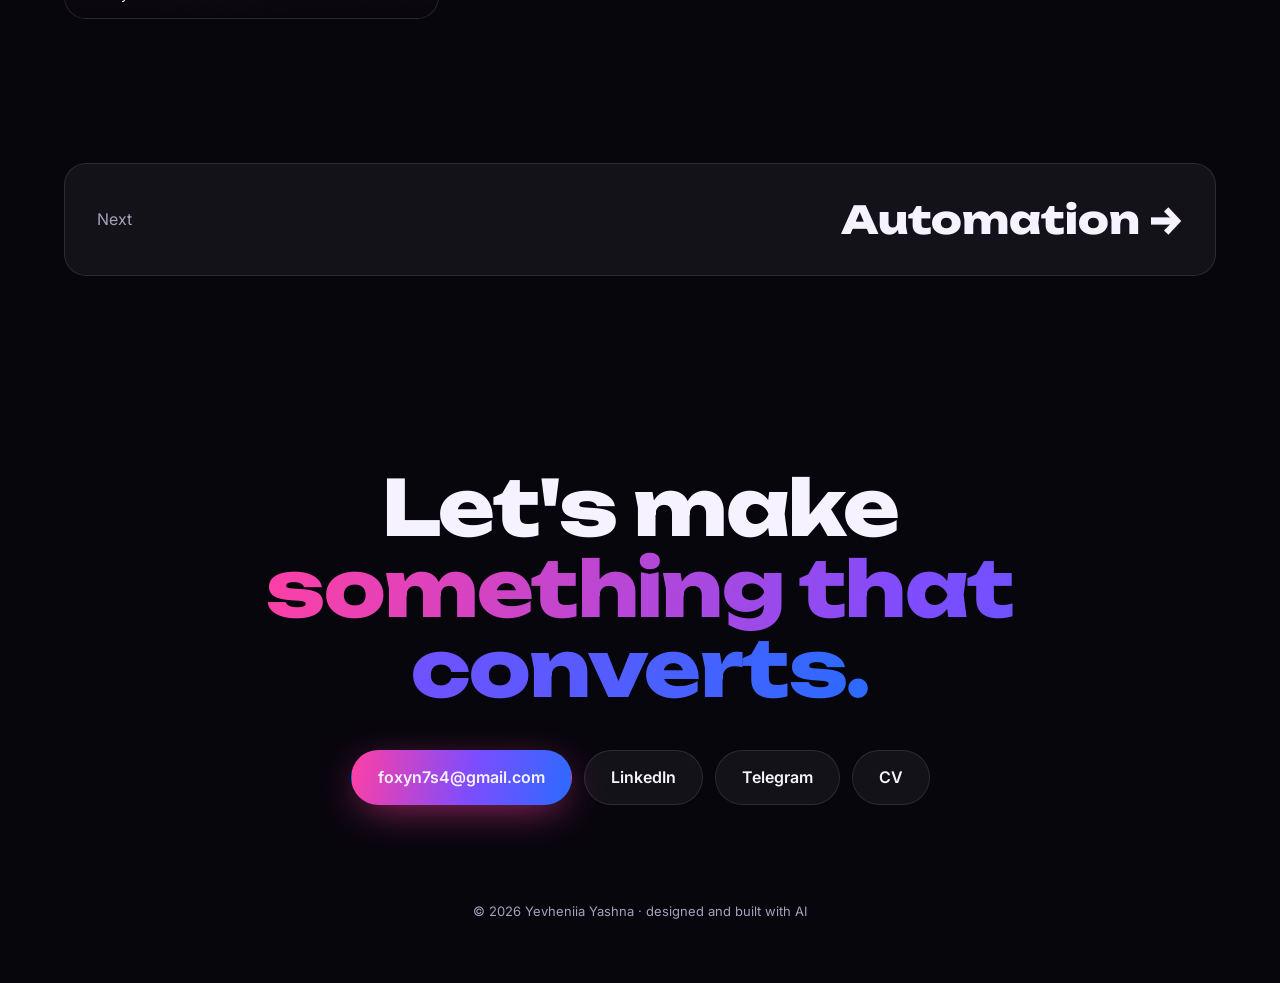
==== commit 34a1a565: "Sharper link preview image (2x) Co-Authored-By: Claude Opus 5.5 <noreply@anthropic.com> Claude-Sessi" ====
--- a/3d.html
+++ b/3d.html
@@ -8,8 +8,8 @@
 <meta property="og:title" content="3D — Yevheniia Yashna">
 <meta property="og:description" content="3D: motion design work by Yevheniia Yashna.">
 <meta property="og:image" content="https://foxyn7s4.github.io/media/og_home.jpg">
-<meta property="og:image:width" content="1200">
-<meta property="og:image:height" content="627">
+<meta property="og:image:width" content="2400">
+<meta property="og:image:height" content="1254">
 <meta name="twitter:card" content="summary_large_image">
 <meta property="og:type" content="website">
 <link rel="icon" href="favicon.ico?v=2" sizes="any">
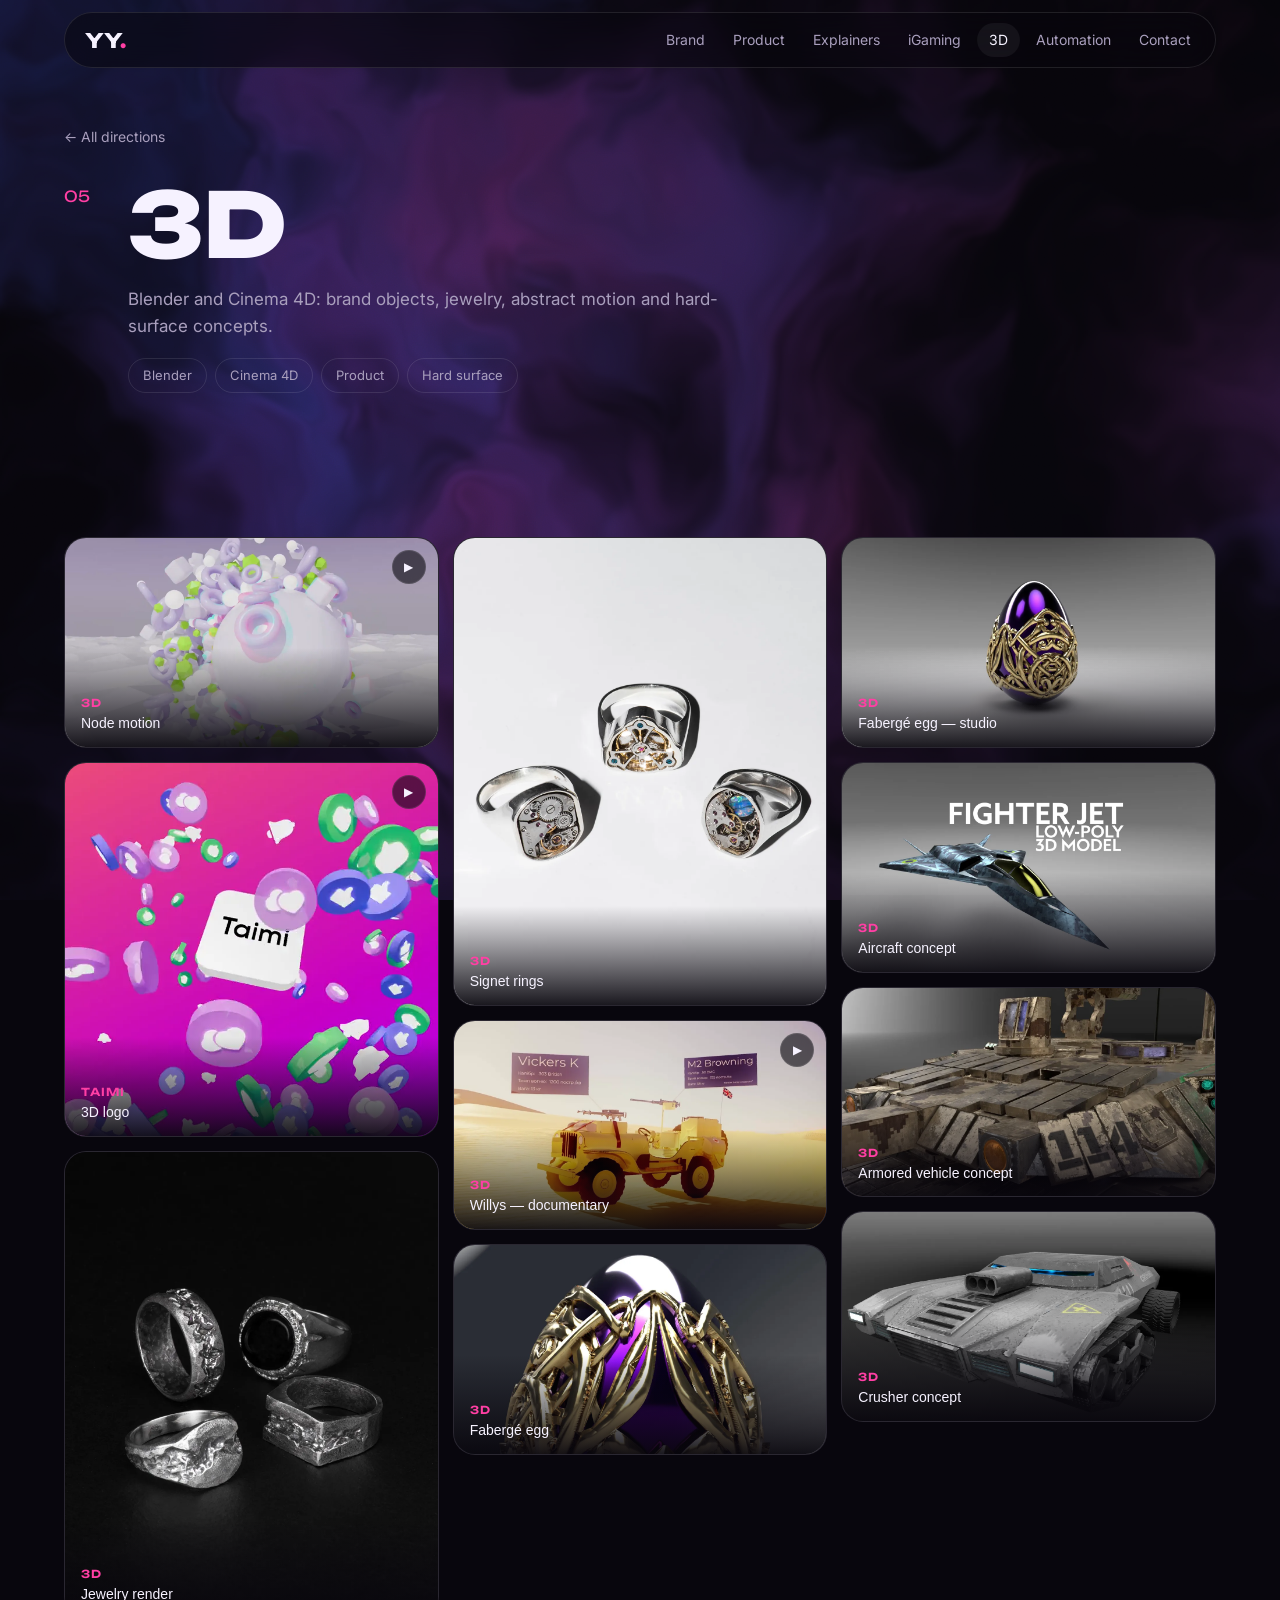
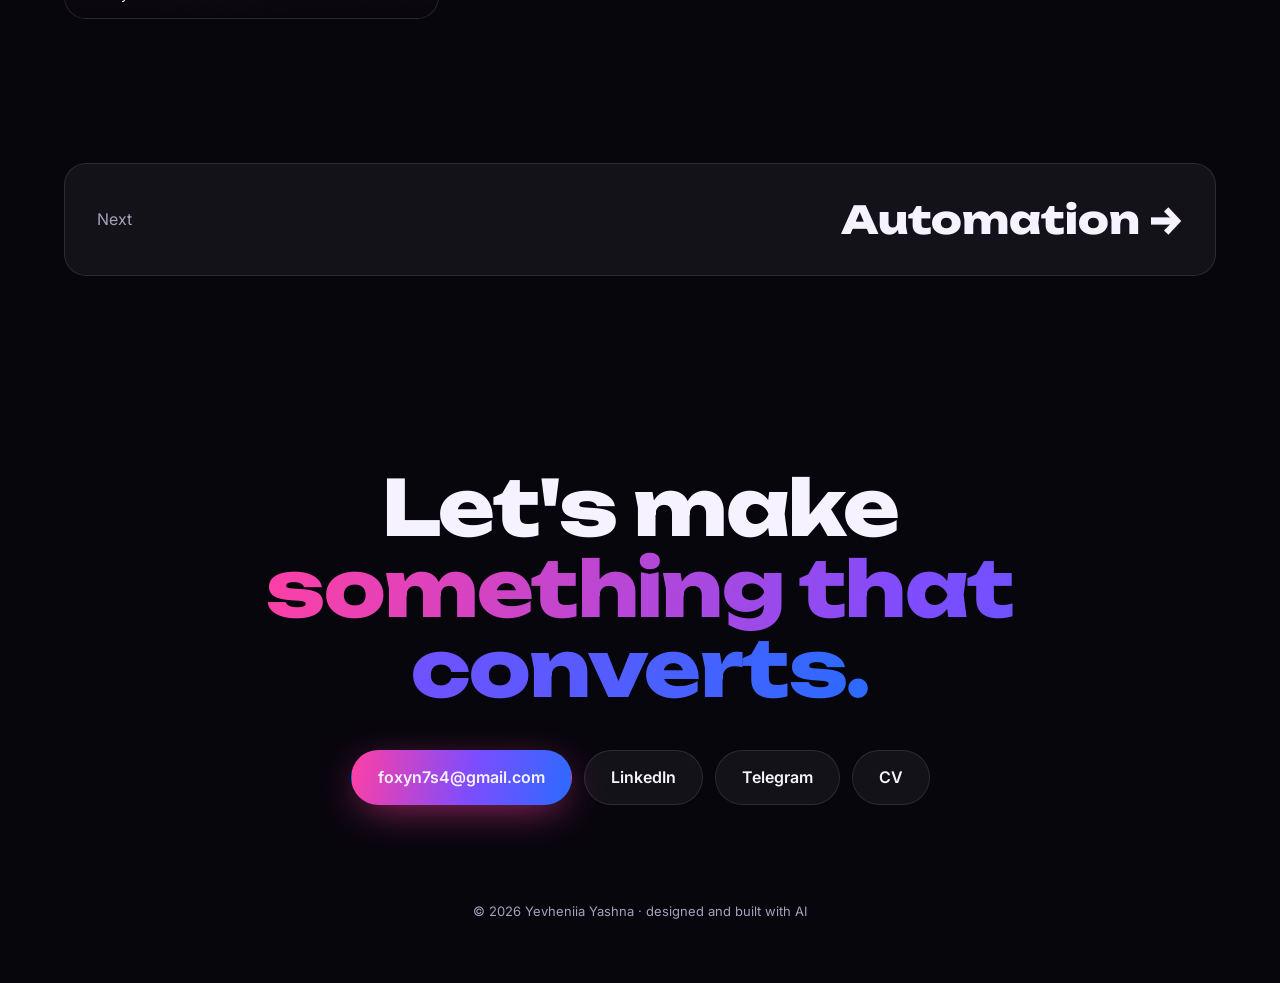
==== commit ae90c4b9: "Add Cloudflare Web Analytics Co-Authored-By: Claude Opus 5.5 <noreply@anthropic.com> Claude-Session:" ====
--- a/3d.html
+++ b/3d.html
@@ -44,5 +44,6 @@
 <script src="works.js?v=5ff25d37"></script>
 <script src="main.js?v=9e63b991"></script>
 <script src="bg.js?v=5798f34a"></script>
+<!-- Cloudflare Web Analytics --><script defer src="https://static.cloudflareinsights.com/beacon.min.js" data-cf-beacon='{"token": "41ac3dfa5c3a4ce5bf65f64a46b93b88"}'></script><!-- End Cloudflare Web Analytics -->
 </body>
 </html>
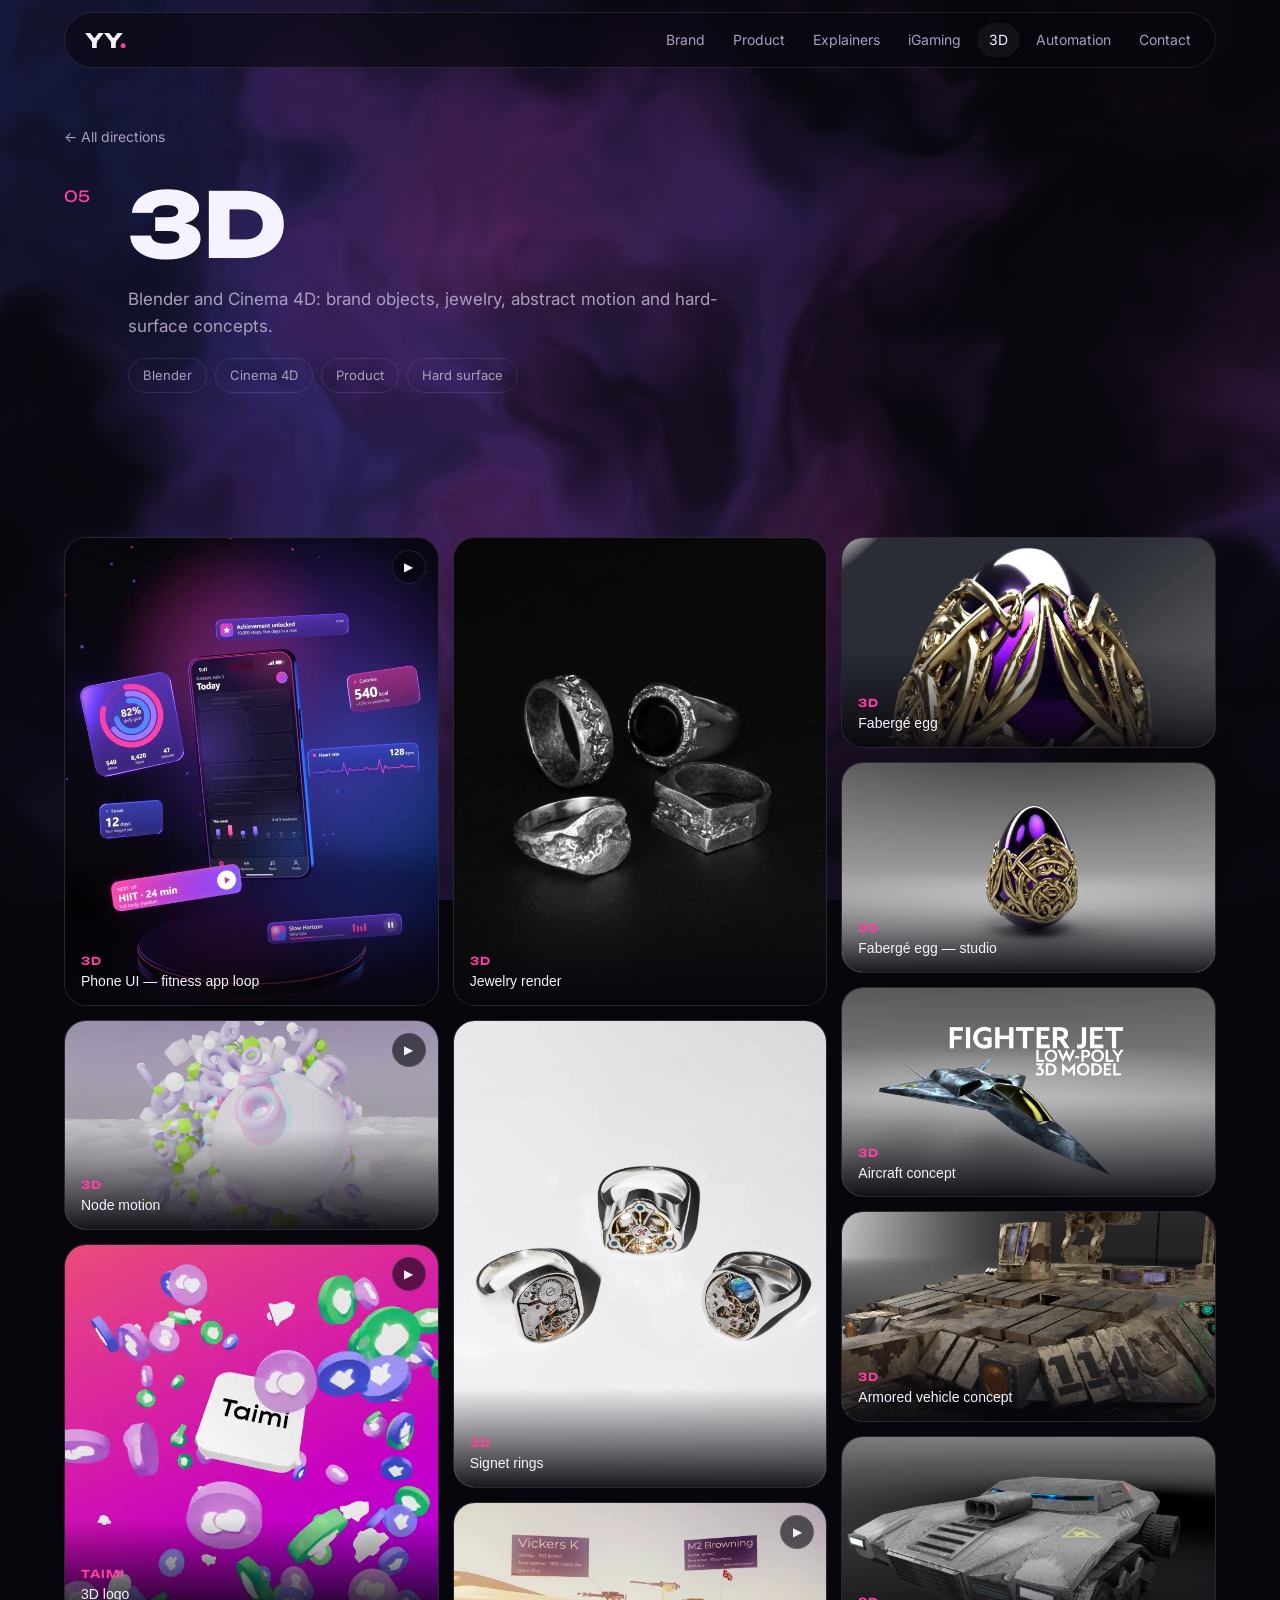
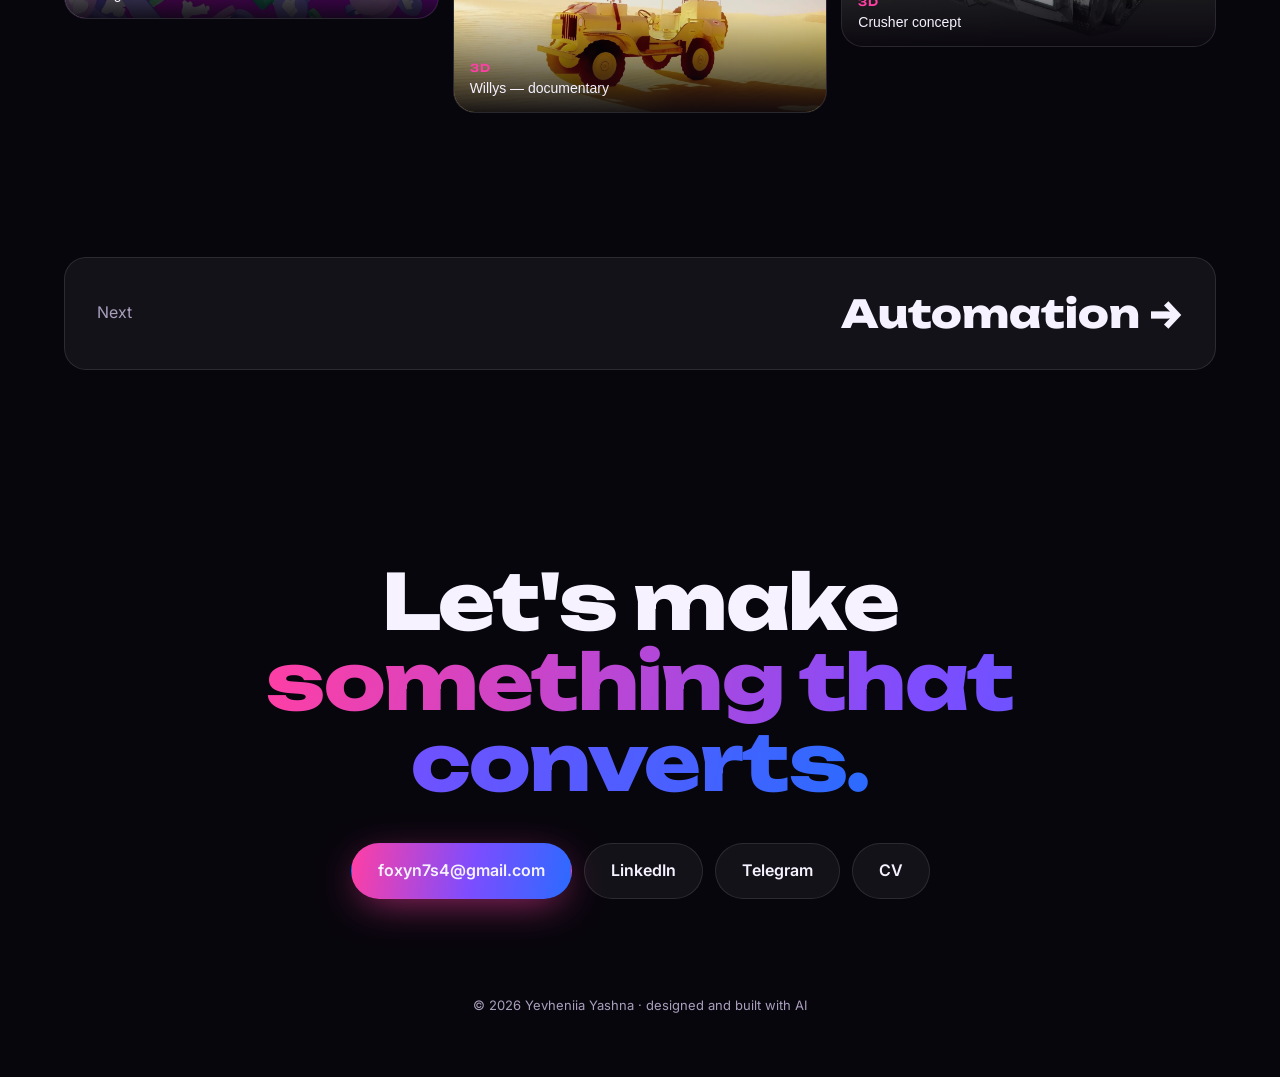
==== commit ebbe3c20: "3D: add phone UI loop as first work and 3D cover Seamless 6 s Blender loop (fitness app UI cards lif" ====
--- a/3d.html
+++ b/3d.html
@@ -41,7 +41,7 @@
   <p class="foot">© 2026 Yevheniia Yashna · designed and built with AI</p>
 </footer>
 <dialog id="player"><button class="close" aria-label="Close">×</button><div class="media"></div><div class="case"></div></dialog>
-<script src="works.js?v=5ff25d37"></script>
+<script src="works.js?v=1fa18d03"></script>
 <script src="main.js?v=9e63b991"></script>
 <script src="bg.js?v=5798f34a"></script>
 <!-- Cloudflare Web Analytics --><script defer src="https://static.cloudflareinsights.com/beacon.min.js" data-cf-beacon='{"token": "41ac3dfa5c3a4ce5bf65f64a46b93b88"}'></script><!-- End Cloudflare Web Analytics -->
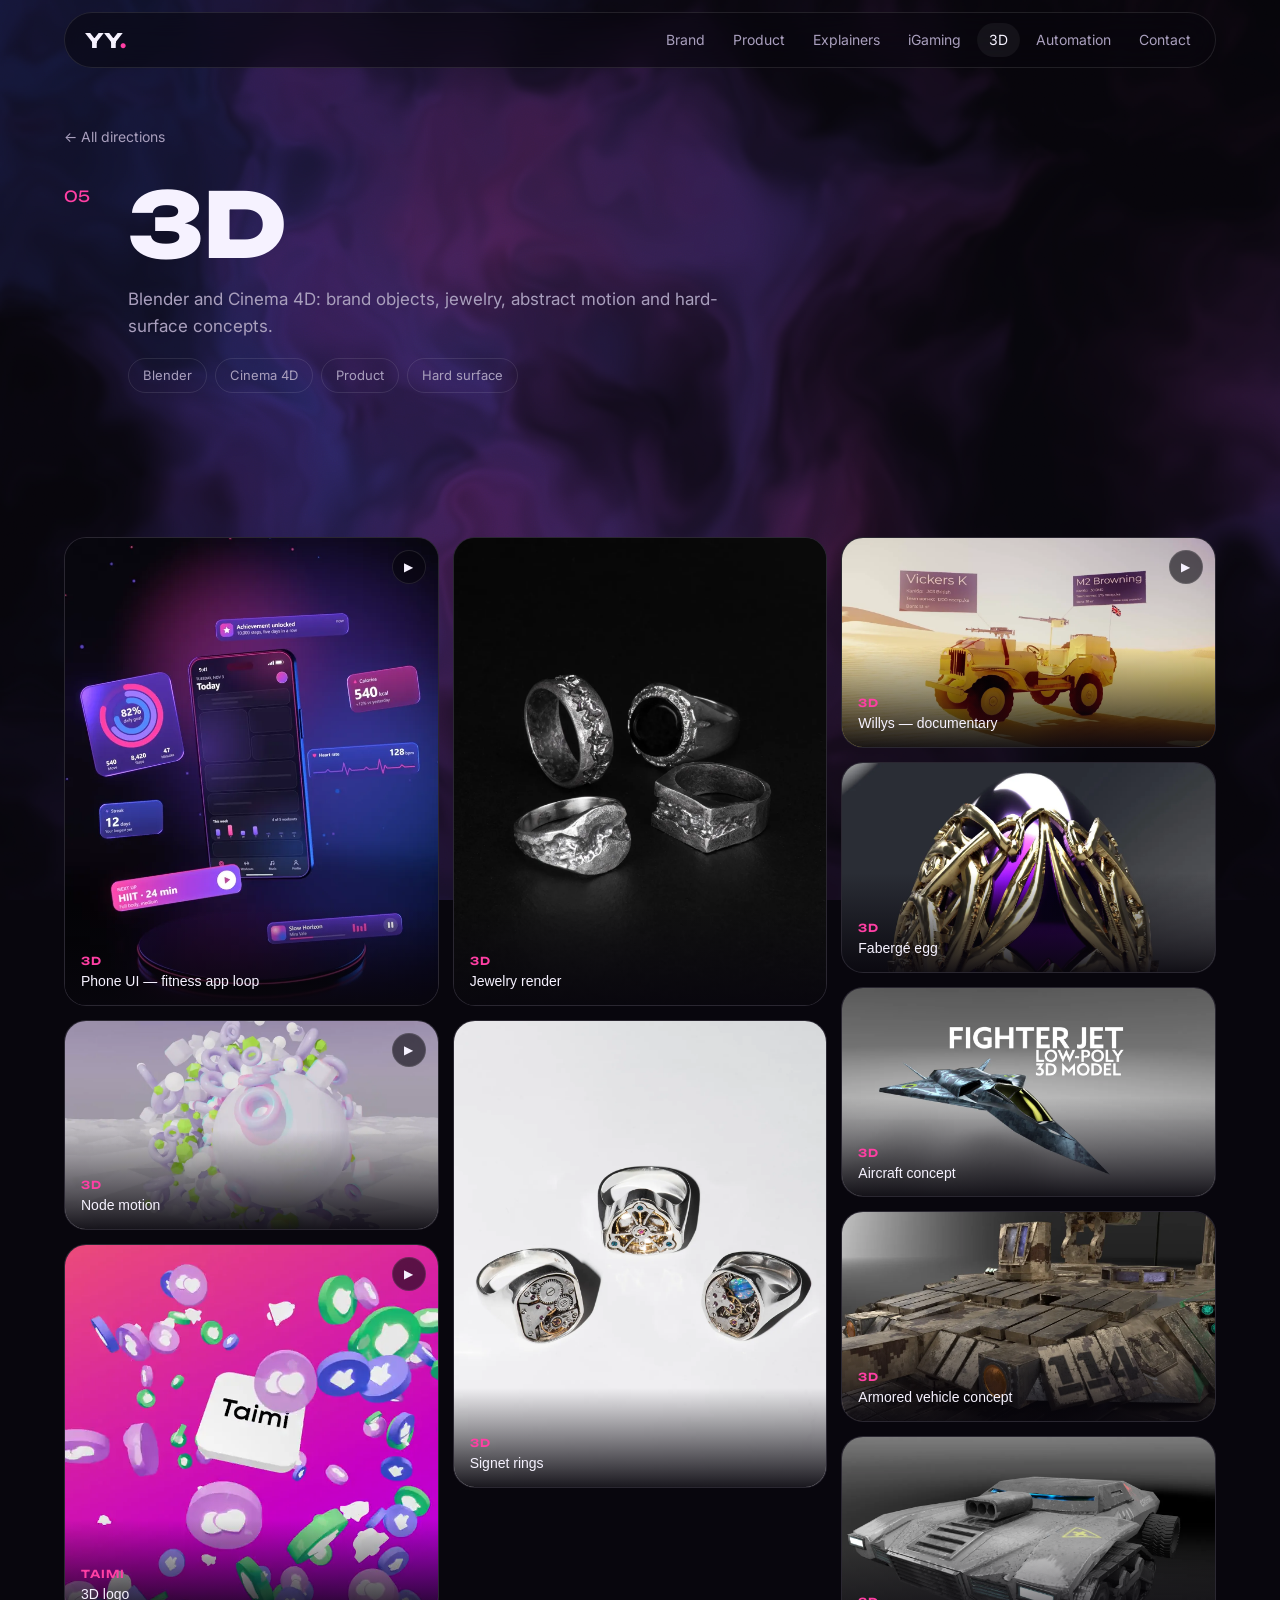
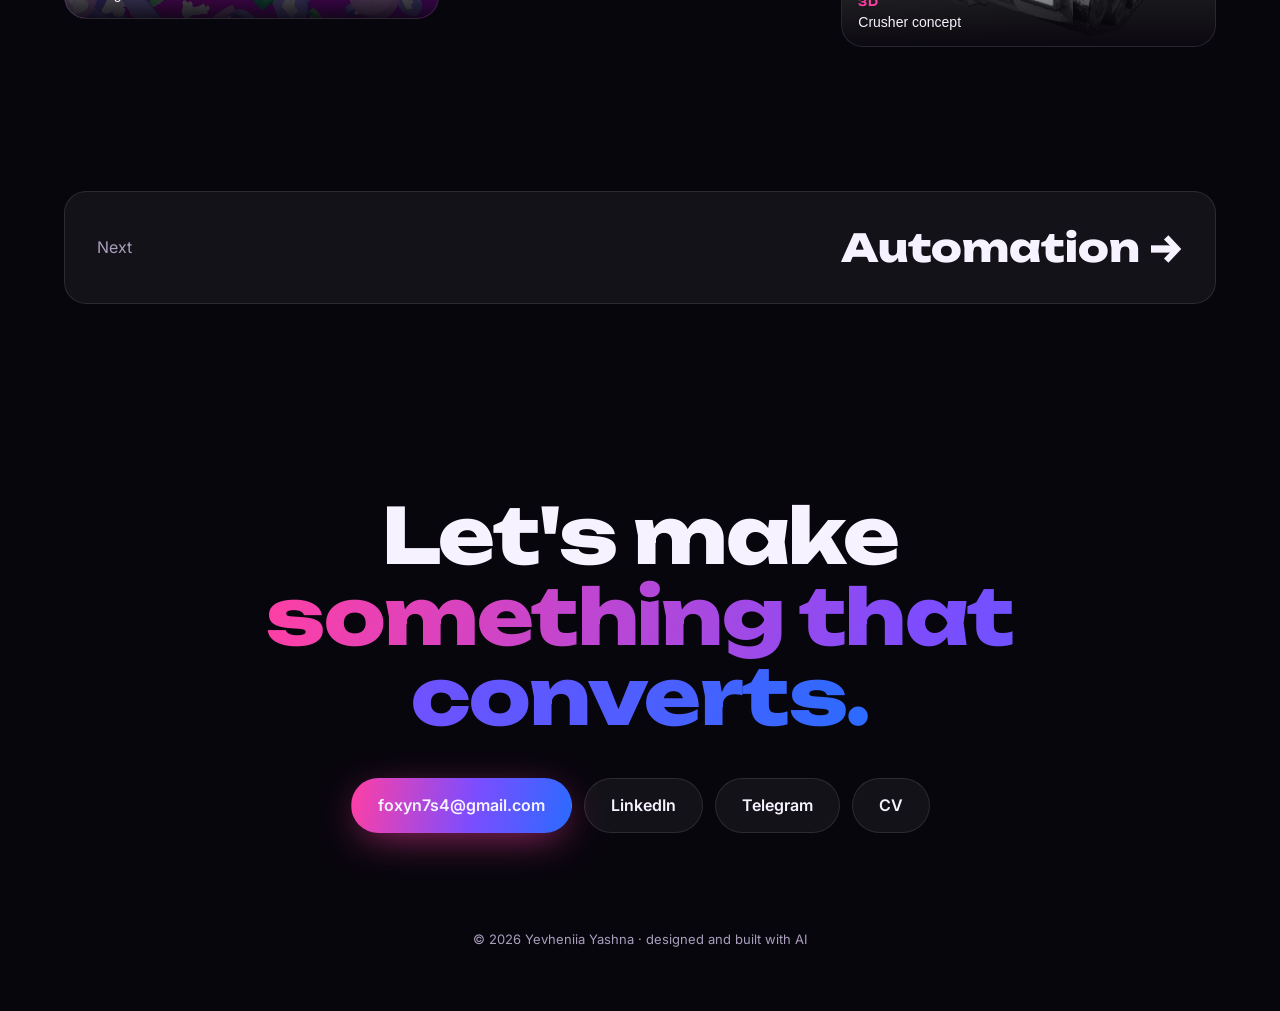
==== commit ce271e05: "3D: show the Fabergé egg once (keep the close-up) Co-Authored-By: Claude Opus 5.5 <noreply@anthropic" ====
--- a/3d.html
+++ b/3d.html
@@ -41,7 +41,7 @@
   <p class="foot">© 2026 Yevheniia Yashna · designed and built with AI</p>
 </footer>
 <dialog id="player"><button class="close" aria-label="Close">×</button><div class="media"></div><div class="case"></div></dialog>
-<script src="works.js?v=1fa18d03"></script>
+<script src="works.js?v=a0fcd5ae"></script>
 <script src="main.js?v=9e63b991"></script>
 <script src="bg.js?v=5798f34a"></script>
 <!-- Cloudflare Web Analytics --><script defer src="https://static.cloudflareinsights.com/beacon.min.js" data-cf-beacon='{"token": "41ac3dfa5c3a4ce5bf65f64a46b93b88"}'></script><!-- End Cloudflare Web Analytics -->
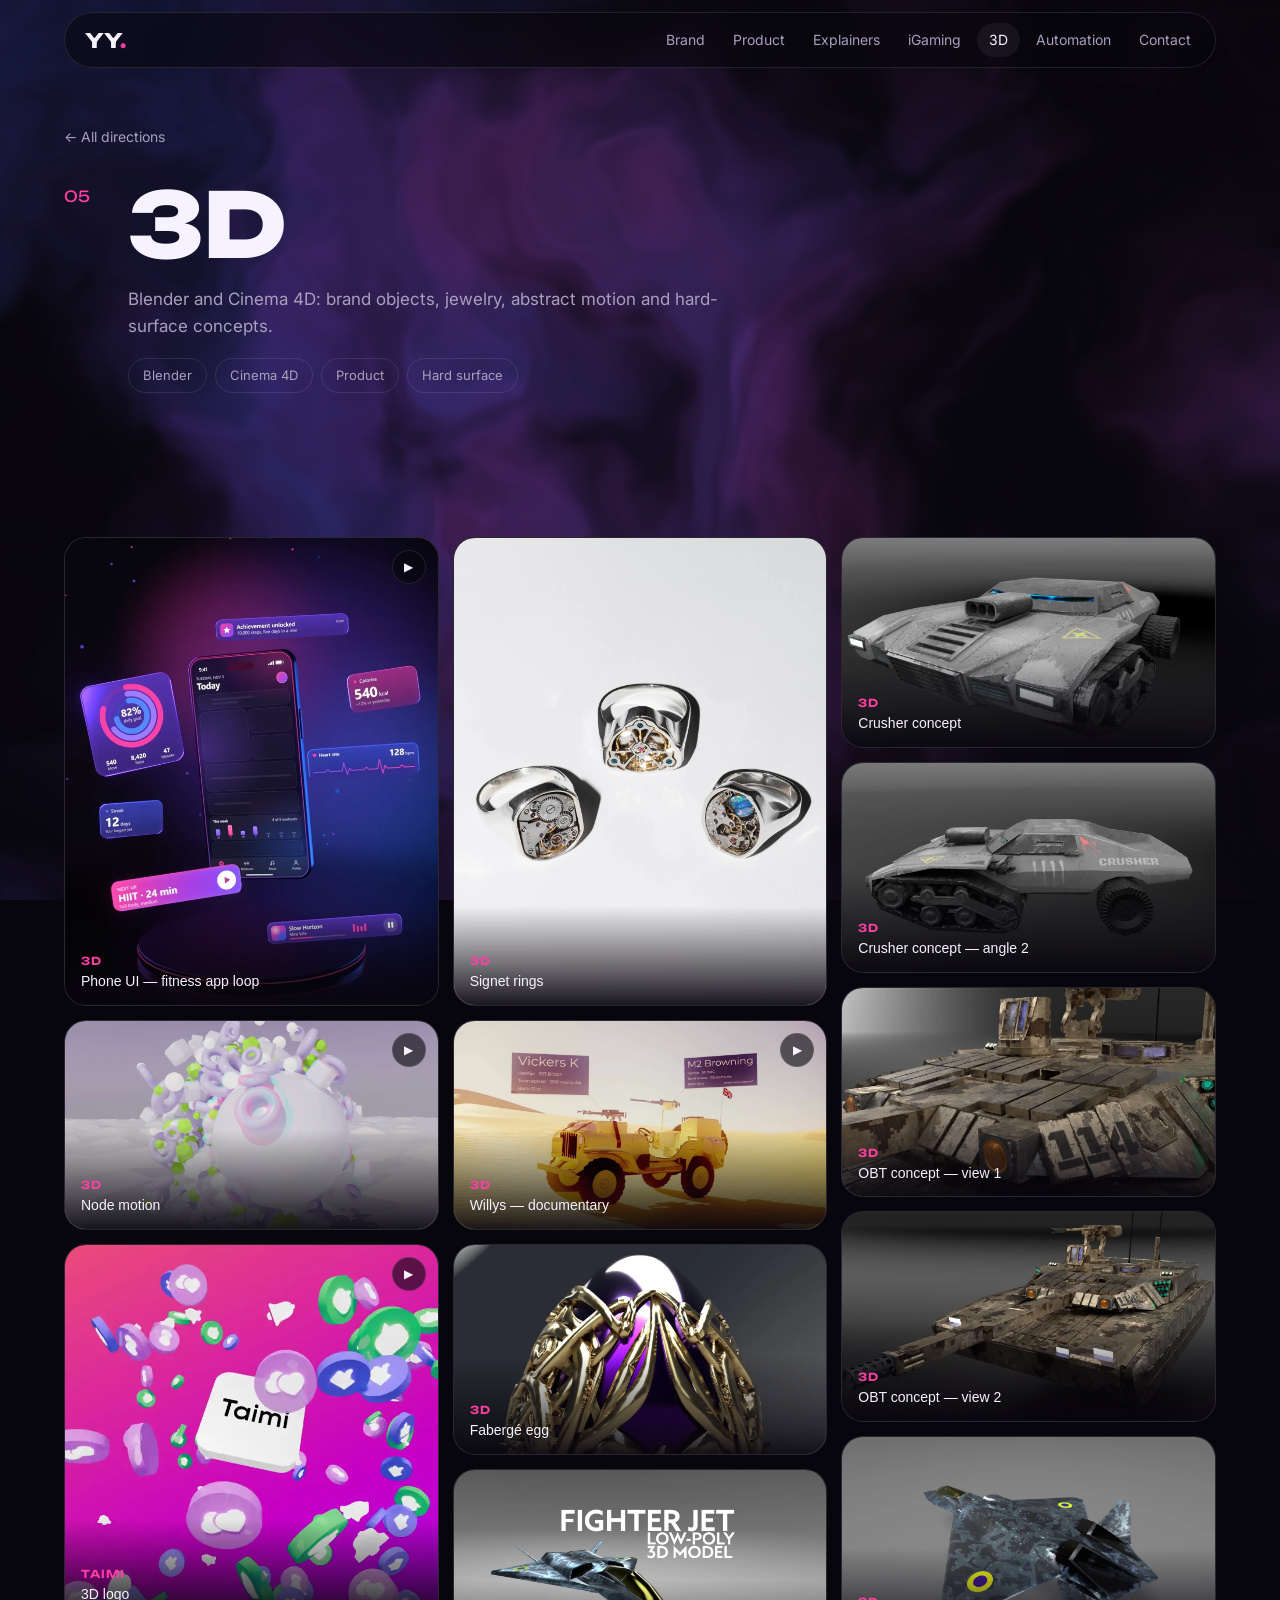
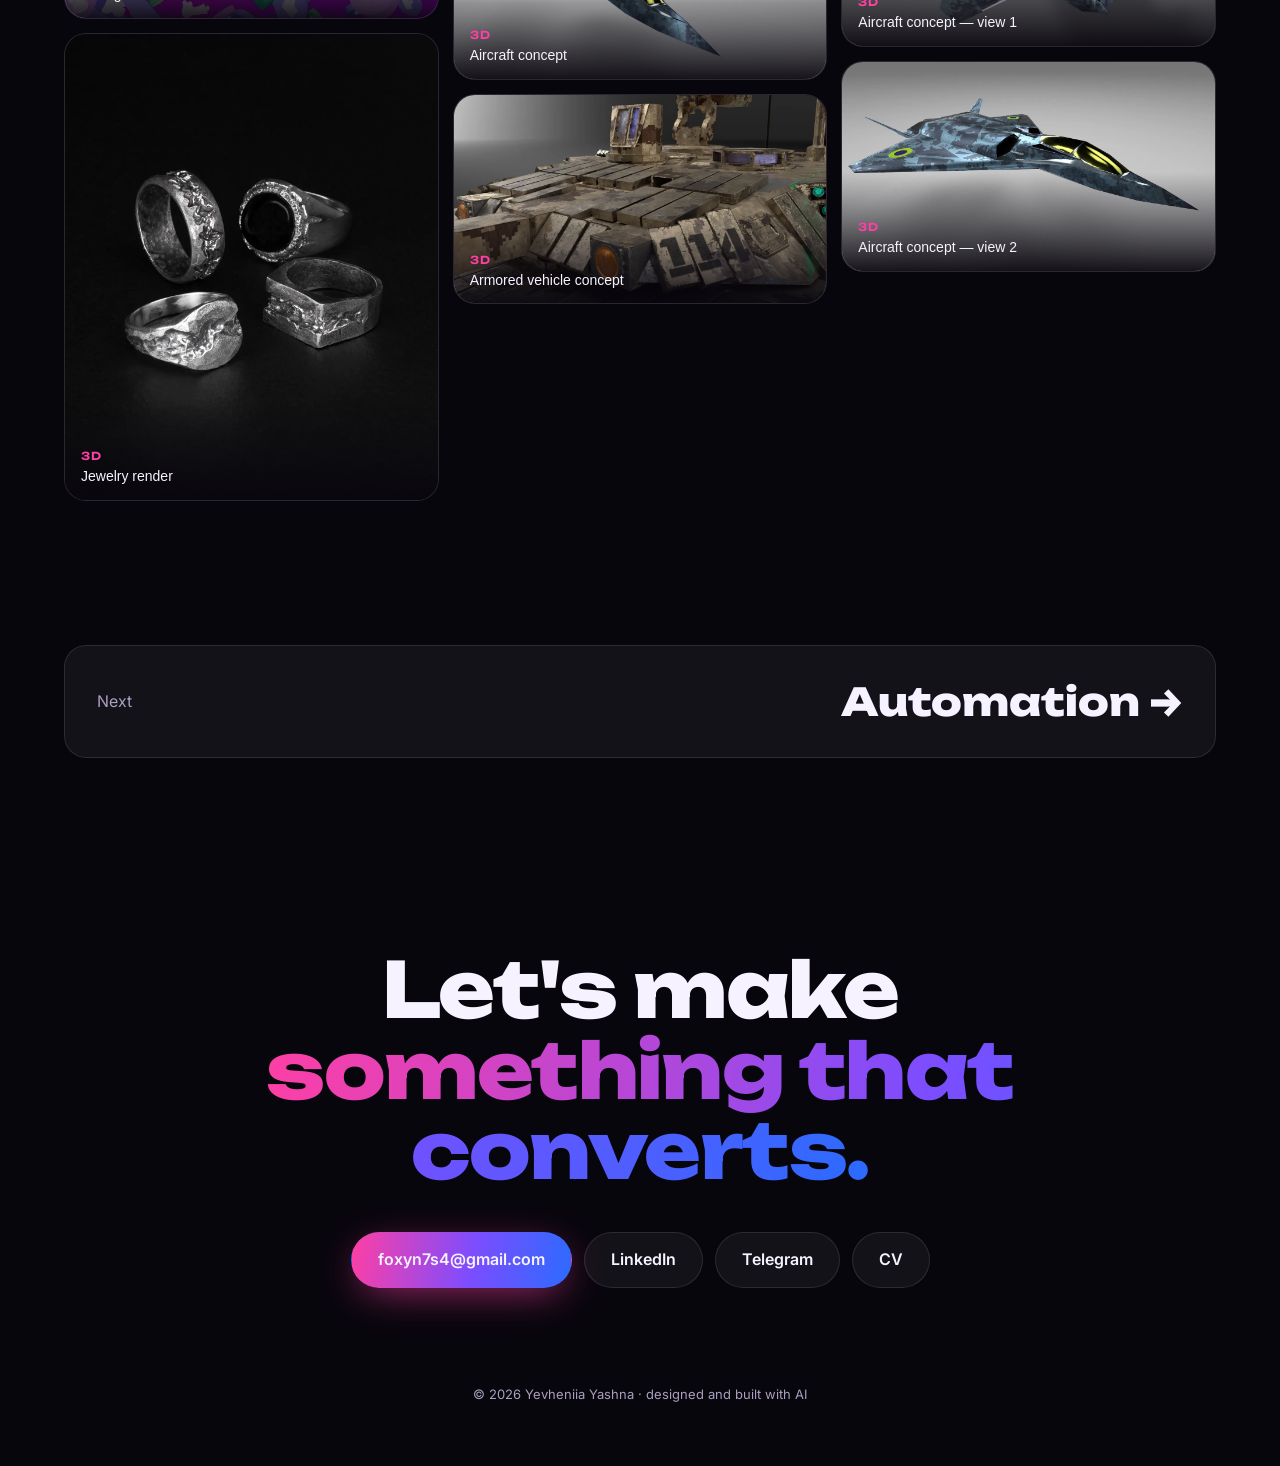
==== commit 90182d41: "Galleries: add 33 more works across Brand, Product, Explainers, iGaming and 3D iGaming lead no longe" ====
--- a/3d.html
+++ b/3d.html
@@ -41,7 +41,7 @@
   <p class="foot">© 2026 Yevheniia Yashna · designed and built with AI</p>
 </footer>
 <dialog id="player"><button class="close" aria-label="Close">×</button><div class="media"></div><div class="case"></div></dialog>
-<script src="works.js?v=a0fcd5ae"></script>
+<script src="works.js?v=8b14a6f1"></script>
 <script src="main.js?v=9e63b991"></script>
 <script src="bg.js?v=5798f34a"></script>
 <!-- Cloudflare Web Analytics --><script defer src="https://static.cloudflareinsights.com/beacon.min.js" data-cf-beacon='{"token": "41ac3dfa5c3a4ce5bf65f64a46b93b88"}'></script><!-- End Cloudflare Web Analytics -->
